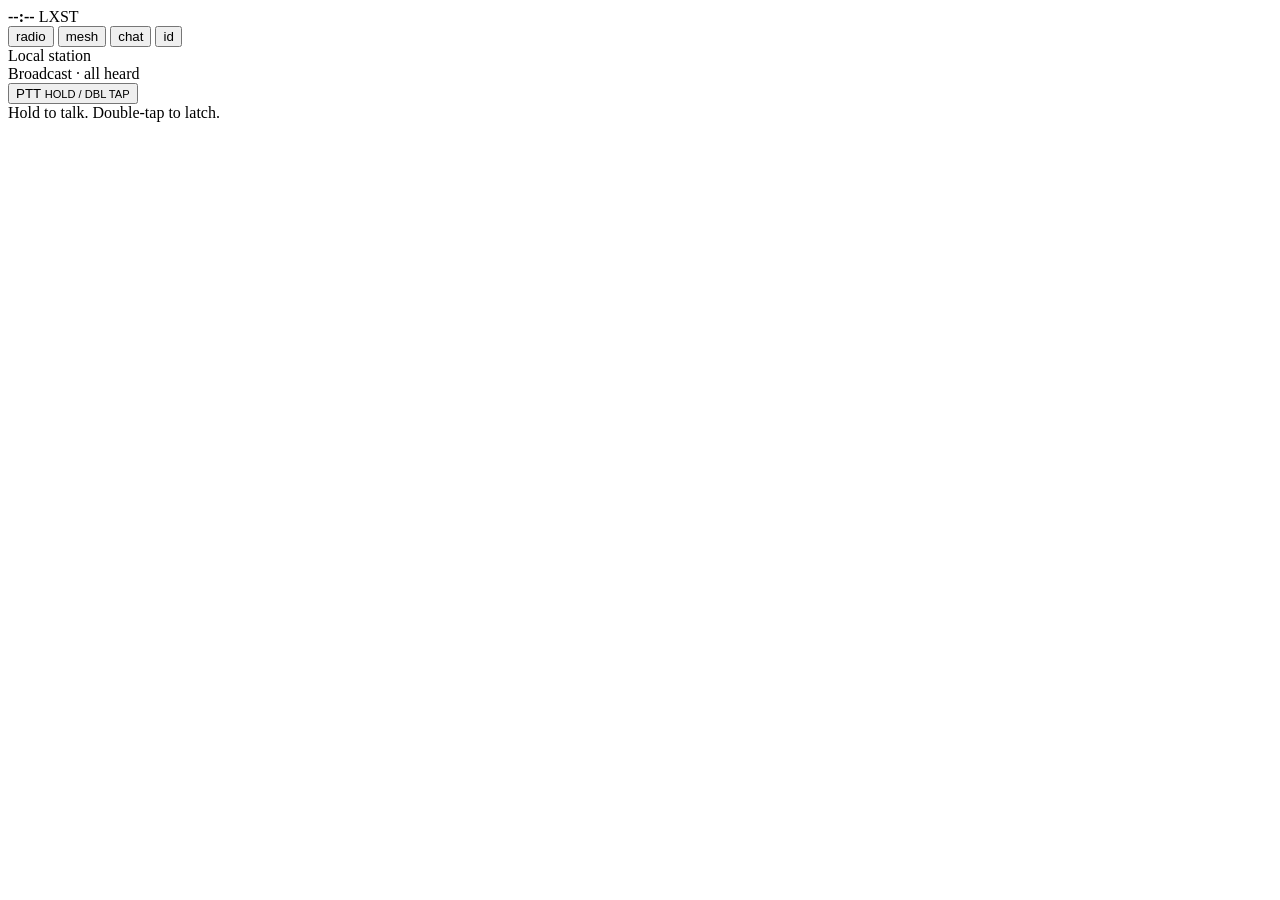
==== index.html @ 99fdaa2c "Publish LXST Radio PWA (radar, chat, PTT)" ====
<!doctype html>
<html lang="en">
  <head>
    <meta charset="UTF-8" />
    <meta name="viewport" content="width=device-width, initial-scale=1, viewport-fit=cover, maximum-scale=1" />
    <meta name="theme-color" content="#0b120e" />
    <meta name="mobile-web-app-capable" content="yes" />
    <meta name="apple-mobile-web-app-capable" content="yes" />
    <meta name="apple-mobile-web-app-title" content="LXST" />
    <link rel="manifest" href="./manifest.webmanifest" />
    <link rel="stylesheet" href="./styles.css" />
    <title>LXST Radio</title>
  </head>
  <body>
    <div class="app">
      <div class="status">
        <strong id="clock">--:--</strong>
        <span>LXST</span>
        <span class="bars" id="bars"></span>
      </div>
      <div class="banner" id="banner" hidden>
        <span>Install LXST on this phone</span>
        <button class="ghost" id="btn-install" type="button">Add</button>
      </div>
      <div class="tabs four">
        <button class="active" data-tab="radio" type="button">radio</button>
        <button data-tab="mesh" type="button">mesh</button>
        <button data-tab="chat" type="button">chat</button>
        <button data-tab="id" type="button">id</button>
      </div>
      <div class="stage">
        <section data-panel="radio">
          <div class="card">
            <div class="kicker">Local station</div>
            <div class="hash" id="call"></div>
            <div class="muted" id="direct-line">Broadcast · all heard</div>
          </div>
          <div class="ptt-wrap">
            <button class="ptt" id="ptt" type="button">
              <span id="ptt-label">PTT</span>
              <small id="ptt-cap">HOLD / DBL TAP</small>
            </button>
            <div class="hint">Hold to talk. Double-tap to latch.</div>
          </div>
          <div class="log" id="log"></div>
        </section>
        <section data-panel="mesh" hidden>
          <div class="radar-wrap">
            <canvas id="radar" width="360" height="360"></canvas>
            <div class="radar-legend">
              <span>tap a blip</span>
              <button class="ghost tiny" id="btn-link" type="button">Link</button>
            </div>
          </div>
          <div id="heard" class="heard-strip"></div>
        </section>
        <section data-panel="chat" hidden>
          <div id="thread-list" class="thread-list"></div>
        </section>
        <section data-panel="id" hidden>
          <div class="card">
            <div class="kicker">Identity</div>
            <div class="hash" id="fullhash"></div>
            <p class="muted" style="margin-top:10px">Callsign <span id="idname"></span>. Stored on this device only.</p>
            <div class="actions">
              <button id="btn-rename" type="button">Rename</button>
              <button id="btn-newid" type="button">New identity</button>
            </div>
          </div>
        </section>
      </div>
    </div>
    <div class="sheet" id="sheet" hidden>
      <div class="sheet-card">
        <div class="sheet-grab"></div>
        <div class="kicker" id="sheet-kind">station</div>
        <h2 id="sheet-name">—</h2>
        <div class="hash" id="sheet-hash"></div>
        <div class="sheet-meta" id="sheet-meta"></div>
        <div class="sheet-grid">
          <button type="button" data-act="chat">Chat</button>
          <button type="button" data-act="ptt">Direct PTT</button>
          <button type="button" data-act="pin">Pin</button>
          <button type="button" data-act="mute">Mute</button>
          <button type="button" data-act="copy">Copy ID</button>
          <button type="button" data-act="watch">Watch</button>
        </div>
        <button class="ghost full" id="sheet-close" type="button">Close</button>
      </div>
    </div>
    <div class="chat-win" id="chat-win" hidden>
      <header>
        <button type="button" id="chat-back">‹</button>
        <div>
          <strong id="chat-title">Chat</strong>
          <div class="muted" id="chat-sub"></div>
        </div>
      </header>
      <div class="msgs" id="msgs"></div>
      <form id="chat-form">
        <input id="chat-input" maxlength="280" placeholder="Message over mesh…" autocomplete="off" />
        <button type="submit">Send</button>
      </form>
    </div>
    <div class="modal" id="link-modal" hidden>
      <div class="card">
        <div class="kicker">Peer handshake</div>
        <p class="muted">Invite on A, paste on B, paste the answer back on A.</p>
        <div class="actions">
          <button class="primary" id="btn-invite" type="button">Create invite</button>
          <button id="btn-apply" type="button">Apply paste</button>
        </div>
        <textarea id="paste" placeholder="Paste offer or answer JSON"></textarea>
        <textarea id="invite" readonly placeholder="Invite / answer appears here"></textarea>
        <button class="ghost full" id="link-close" type="button">Done</button>
      </div>
    </div>
    <script src="./app.js"></script>
  </body>
</html>
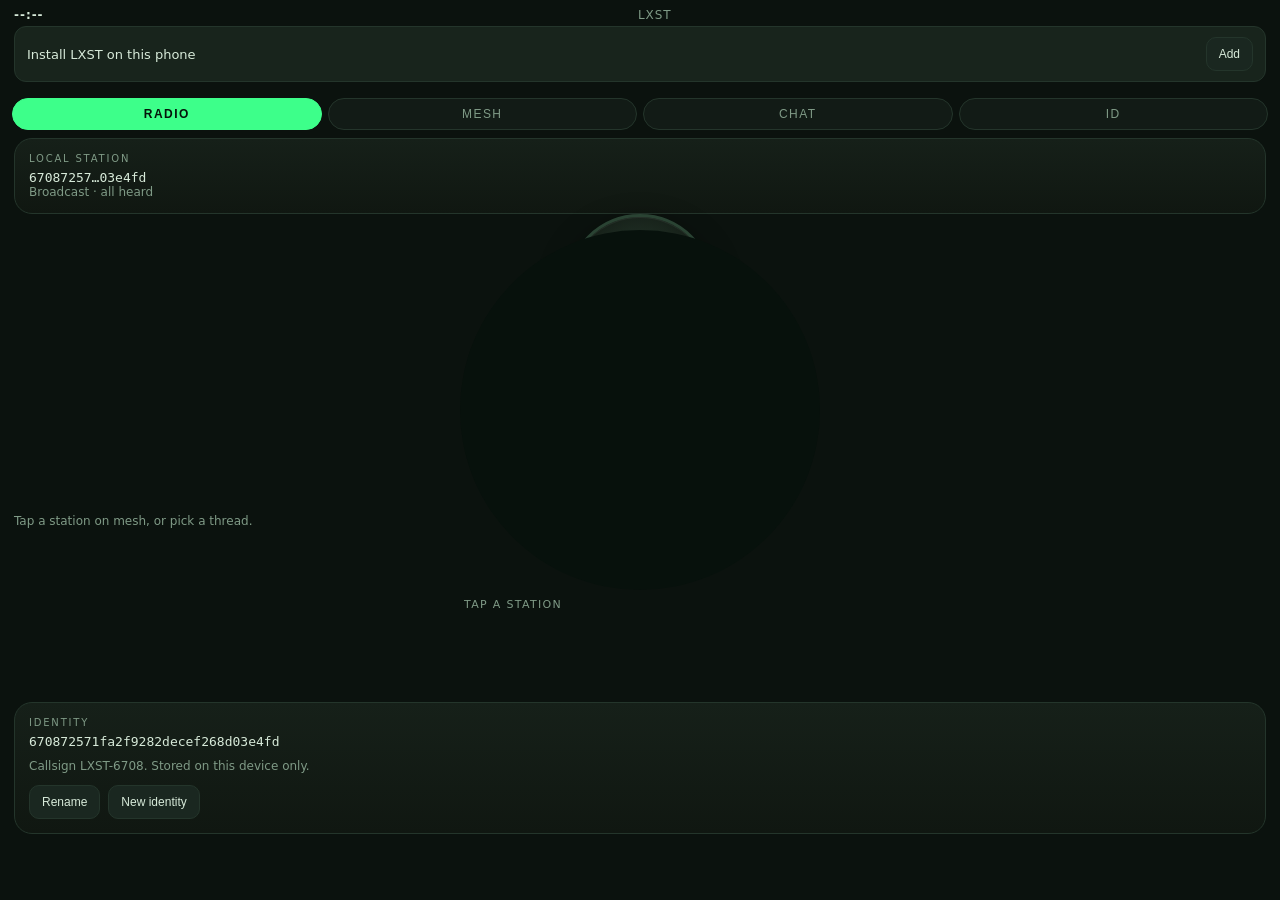
==== commit 62b5cc6f: "Remove handshake overlay; chat lives in its own tab" ====
--- a/index.html
+++ b/index.html
@@ -5,8 +5,6 @@
     <meta name="viewport" content="width=device-width, initial-scale=1, viewport-fit=cover, maximum-scale=1" />
     <meta name="theme-color" content="#0b120e" />
     <meta name="mobile-web-app-capable" content="yes" />
-    <meta name="apple-mobile-web-app-capable" content="yes" />
-    <meta name="apple-mobile-web-app-title" content="LXST" />
     <link rel="manifest" href="./manifest.webmanifest" />
     <link rel="stylesheet" href="./styles.css" />
     <title>LXST Radio</title>
@@ -47,15 +45,41 @@
         <section data-panel="mesh" hidden>
           <div class="radar-wrap">
             <canvas id="radar" width="360" height="360"></canvas>
-            <div class="radar-legend">
-              <span>tap a blip</span>
-              <button class="ghost tiny" id="btn-link" type="button">Link</button>
+            <div class="radar-legend"><span>tap a station</span></div>
+          </div>
+          <div id="station-sheet" class="station-sheet" hidden>
+            <div>
+              <strong id="sheet-name">—</strong>
+              <div class="hash" id="sheet-hash"></div>
+              <div class="muted" id="sheet-meta"></div>
+            </div>
+            <div class="sheet-actions">
+              <button type="button" data-act="chat">Open chat</button>
+              <button type="button" data-act="ptt">Direct PTT</button>
+              <button type="button" data-act="pin">Pin</button>
+              <button type="button" data-act="mute">Mute</button>
             </div>
           </div>
-          <div id="heard" class="heard-strip"></div>
         </section>
         <section data-panel="chat" hidden>
-          <div id="thread-list" class="thread-list"></div>
+          <div id="chat-home">
+            <div class="muted">Tap a station on mesh, or pick a thread.</div>
+            <div id="thread-list" class="thread-list"></div>
+          </div>
+          <div id="chat-room" hidden>
+            <div class="chat-head">
+              <button type="button" id="chat-back" class="ghost tiny">Threads</button>
+              <div>
+                <strong id="chat-title">Chat</strong>
+                <div class="muted" id="chat-sub"></div>
+              </div>
+            </div>
+            <div class="msgs" id="msgs"></div>
+            <form id="chat-form">
+              <input id="chat-input" maxlength="280" placeholder="Message…" autocomplete="off" />
+              <button type="submit">Send</button>
+            </form>
+          </div>
         </section>
         <section data-panel="id" hidden>
           <div class="card">
@@ -70,51 +94,6 @@
         </section>
       </div>
     </div>
-    <div class="sheet" id="sheet" hidden>
-      <div class="sheet-card">
-        <div class="sheet-grab"></div>
-        <div class="kicker" id="sheet-kind">station</div>
-        <h2 id="sheet-name">—</h2>
-        <div class="hash" id="sheet-hash"></div>
-        <div class="sheet-meta" id="sheet-meta"></div>
-        <div class="sheet-grid">
-          <button type="button" data-act="chat">Chat</button>
-          <button type="button" data-act="ptt">Direct PTT</button>
-          <button type="button" data-act="pin">Pin</button>
-          <button type="button" data-act="mute">Mute</button>
-          <button type="button" data-act="copy">Copy ID</button>
-          <button type="button" data-act="watch">Watch</button>
-        </div>
-        <button class="ghost full" id="sheet-close" type="button">Close</button>
-      </div>
-    </div>
-    <div class="chat-win" id="chat-win" hidden>
-      <header>
-        <button type="button" id="chat-back">‹</button>
-        <div>
-          <strong id="chat-title">Chat</strong>
-          <div class="muted" id="chat-sub"></div>
-        </div>
-      </header>
-      <div class="msgs" id="msgs"></div>
-      <form id="chat-form">
-        <input id="chat-input" maxlength="280" placeholder="Message over mesh…" autocomplete="off" />
-        <button type="submit">Send</button>
-      </form>
-    </div>
-    <div class="modal" id="link-modal" hidden>
-      <div class="card">
-        <div class="kicker">Peer handshake</div>
-        <p class="muted">Invite on A, paste on B, paste the answer back on A.</p>
-        <div class="actions">
-          <button class="primary" id="btn-invite" type="button">Create invite</button>
-          <button id="btn-apply" type="button">Apply paste</button>
-        </div>
-        <textarea id="paste" placeholder="Paste offer or answer JSON"></textarea>
-        <textarea id="invite" readonly placeholder="Invite / answer appears here"></textarea>
-        <button class="ghost full" id="link-close" type="button">Done</button>
-      </div>
-    </div>
     <script src="./app.js"></script>
   </body>
 </html>
--- a/styles.css
+++ b/styles.css
@@ -0,0 +1,269 @@
+:root {
+  --bg: #0b120e;
+  --panel: #121b16;
+  --line: #24352b;
+  --text: #d7ead9;
+  --dim: #7f9a86;
+  --accent: #3dff8a;
+  --warn: #ffb020;
+  --hot: #ff4d3a;
+  --safe: env(safe-area-inset-top, 0px);
+  --safe-b: env(safe-area-inset-bottom, 0px);
+}
+* { box-sizing: border-box; }
+html, body, #root { height: 100%; margin: 0; }
+body {
+  font-family: "IBM Plex Sans", "Segoe UI", system-ui, sans-serif;
+  background: var(--bg);
+  color: var(--text);
+  user-select: none;
+  -webkit-tap-highlight-color: transparent;
+}
+.app {
+  height: 100dvh;
+  display: flex;
+  flex-direction: column;
+  overflow: hidden;
+  padding-top: var(--safe);
+  padding-bottom: var(--safe-b);
+}
+.status {
+  display: flex;
+  align-items: center;
+  justify-content: space-between;
+  padding: 8px 14px 4px;
+  font-size: 12px;
+  letter-spacing: 0.08em;
+  color: var(--dim);
+  font-variant-numeric: tabular-nums;
+}
+.status strong { color: var(--text); font-weight: 600; }
+.bars { display: flex; gap: 2px; align-items: flex-end; height: 10px; }
+.bars i { width: 3px; background: var(--accent); display: block; opacity: 0.25; }
+.bars i.on { opacity: 1; }
+.tabs {
+  display: grid;
+  grid-template-columns: repeat(3, 1fr);
+  gap: 6px;
+  padding: 6px 12px 8px;
+}
+.tabs button {
+  background: var(--panel);
+  border: 1px solid var(--line);
+  color: var(--dim);
+  border-radius: 999px;
+  padding: 8px 0;
+  font-size: 12px;
+  letter-spacing: 0.12em;
+  text-transform: uppercase;
+}
+.tabs button.active {
+  color: #04140a;
+  background: var(--accent);
+  border-color: var(--accent);
+  font-weight: 700;
+}
+.stage { flex: 1; min-height: 0; padding: 0 14px 10px; display: flex; flex-direction: column; }
+.card {
+  background: linear-gradient(180deg, #162019, #101711);
+  border: 1px solid var(--line);
+  border-radius: 18px;
+  padding: 14px;
+}
+.kicker {
+  font-size: 10px;
+  letter-spacing: 0.18em;
+  text-transform: uppercase;
+  color: var(--dim);
+}
+.hash {
+  font-family: ui-monospace, monospace;
+  font-size: 13px;
+  word-break: break-all;
+  margin: 6px 0 0;
+}
+.ptt-wrap {
+  flex: 1;
+  display: flex;
+  flex-direction: column;
+  align-items: center;
+  justify-content: center;
+  gap: 14px;
+}
+.ptt {
+  width: 148px;
+  height: 148px;
+  border-radius: 50%;
+  border: 3px solid #2a4333;
+  background: radial-gradient(circle at 50% 38%, #2a3f32, #101711 68%);
+  color: var(--text);
+  box-shadow: 0 10px 30px rgba(0,0,0,0.45), inset 0 1px 0 rgba(255,255,255,0.06);
+  display: flex;
+  flex-direction: column;
+  align-items: center;
+  justify-content: center;
+  gap: 4px;
+  font-weight: 800;
+  letter-spacing: 0.16em;
+}
+.ptt.hot {
+  border-color: var(--hot);
+  background: radial-gradient(circle at 50% 38%, #5a2a24, #1a0d0c 68%);
+  box-shadow: 0 0 0 8px rgba(255,77,58,0.18), 0 10px 30px rgba(0,0,0,0.45);
+}
+.ptt small { letter-spacing: 0.08em; font-weight: 500; color: var(--dim); font-size: 10px; }
+.hint { color: var(--dim); font-size: 12px; text-align: center; }
+.log {
+  max-height: 88px;
+  overflow: auto;
+  font-size: 11px;
+  color: var(--dim);
+  font-family: ui-monospace, monospace;
+  line-height: 1.45;
+}
+.row {
+  display: flex;
+  justify-content: space-between;
+  gap: 10px;
+  padding: 10px 12px;
+  border: 1px solid var(--line);
+  border-radius: 12px;
+  background: #101711;
+}
+.row span { font-family: ui-monospace, monospace; font-size: 12px; }
+.muted { color: var(--dim); font-size: 12px; }
+.actions { display: flex; gap: 8px; flex-wrap: wrap; margin-top: 12px; }
+.actions button, .ghost {
+  background: #1a2720;
+  color: var(--text);
+  border: 1px solid var(--line);
+  border-radius: 10px;
+  padding: 9px 12px;
+  font-size: 12px;
+}
+.actions button.primary {
+  background: var(--accent);
+  color: #04140a;
+  border-color: var(--accent);
+  font-weight: 700;
+}
+textarea {
+  width: 100%;
+  min-height: 88px;
+  margin-top: 8px;
+  background: #0c140f;
+  color: var(--text);
+  border: 1px solid var(--line);
+  border-radius: 10px;
+  padding: 8px;
+  font-family: ui-monospace, monospace;
+  font-size: 11px;
+}
+.banner {
+  margin: 0 14px 10px;
+  padding: 10px 12px;
+  border-radius: 12px;
+  background: #18241c;
+  border: 1px solid var(--line);
+  display: flex;
+  justify-content: space-between;
+  align-items: center;
+  gap: 8px;
+  font-size: 13px;
+}
+.stage section { flex: 1; min-height: 0; display: flex; flex-direction: column; }
+.tabs.four { grid-template-columns: repeat(4, 1fr); }
+.ghost.tiny { padding: 4px 8px; font-size: 11px; }
+.ghost.full { width: 100%; margin-top: 10px; }
+.radar-wrap {
+  flex: 1;
+  min-height: 0;
+  display: flex;
+  flex-direction: column;
+  align-items: center;
+  justify-content: center;
+}
+#radar {
+  width: min(100%, 360px);
+  height: auto;
+  aspect-ratio: 1;
+  border-radius: 50%;
+  background: #07110c;
+  touch-action: manipulation;
+}
+.radar-legend {
+  width: min(100%, 360px);
+  display: flex;
+  justify-content: space-between;
+  color: var(--dim);
+  font-size: 11px;
+  letter-spacing: 0.12em;
+  text-transform: uppercase;
+  padding: 8px 4px 0;
+}
+.heard-strip { max-height: 76px; overflow: auto; margin-top: 6px; }
+.sheet, .modal, .chat-win { position: fixed; inset: 0; z-index: 20; }
+.sheet, .modal {
+  background: rgba(0,0,0,0.55);
+  display: flex;
+  align-items: flex-end;
+  justify-content: center;
+}
+.modal { align-items: center; padding: 18px; }
+.modal .card { width: min(100%, 420px); max-height: 86dvh; overflow: auto; }
+.sheet-card {
+  width: 100%;
+  background: #121b16;
+  border-top: 1px solid var(--line);
+  border-radius: 22px 22px 0 0;
+  padding: 10px 16px calc(16px + var(--safe-b));
+}
+.sheet-grab { width: 42px; height: 4px; border-radius: 4px; background: #314238; margin: 4px auto 12px; }
+.sheet-card h2 { margin: 4px 0 0; font-size: 20px; }
+.sheet-meta { color: var(--dim); font-size: 12px; margin: 8px 0 12px; }
+.sheet-grid { display: grid; grid-template-columns: 1fr 1fr; gap: 8px; }
+.sheet-grid button {
+  background: #1a2720;
+  color: var(--text);
+  border: 1px solid var(--line);
+  border-radius: 12px;
+  padding: 12px 8px;
+  font-size: 13px;
+}
+.chat-win { background: var(--bg); display: flex; flex-direction: column; }
+.chat-win header {
+  display: flex;
+  gap: 10px;
+  align-items: center;
+  padding: 10px 12px;
+  padding-top: calc(10px + var(--safe));
+  border-bottom: 1px solid var(--line);
+}
+.chat-win header button {
+  width: 36px; height: 36px; border-radius: 10px;
+  background: #1a2720; color: var(--text); border: 1px solid var(--line); font-size: 20px;
+}
+.msgs { flex: 1; overflow: auto; padding: 12px; display: flex; flex-direction: column; gap: 8px; }
+.bubble { max-width: 82%; padding: 8px 10px; border-radius: 14px; font-size: 14px; line-height: 1.35; }
+.bubble.me { align-self: flex-end; background: #1e3a28; }
+.bubble.them { align-self: flex-start; background: #182019; border: 1px solid var(--line); }
+.bubble time { display: block; color: var(--dim); font-size: 10px; margin-top: 4px; }
+#chat-form {
+  display: flex; gap: 8px;
+  padding: 8px 10px calc(10px + var(--safe-b));
+  border-top: 1px solid var(--line);
+}
+#chat-input {
+  flex: 1; background: #101711; color: var(--text);
+  border: 1px solid var(--line); border-radius: 12px; padding: 10px 12px; font-size: 15px;
+}
+#chat-form button {
+  background: var(--accent); color: #04140a; border: 0; border-radius: 12px; padding: 10px 14px; font-weight: 700;
+}
+.thread-list { overflow: auto; display: flex; flex-direction: column; gap: 8px; }
+.thread {
+  display: flex; justify-content: space-between; gap: 10px;
+  padding: 12px; border: 1px solid var(--line); border-radius: 14px; background: #101711;
+}
+.thread .preview { color: var(--dim); font-size: 12px; margin-top: 4px; }
+.unread { color: var(--accent); font-size: 11px; }
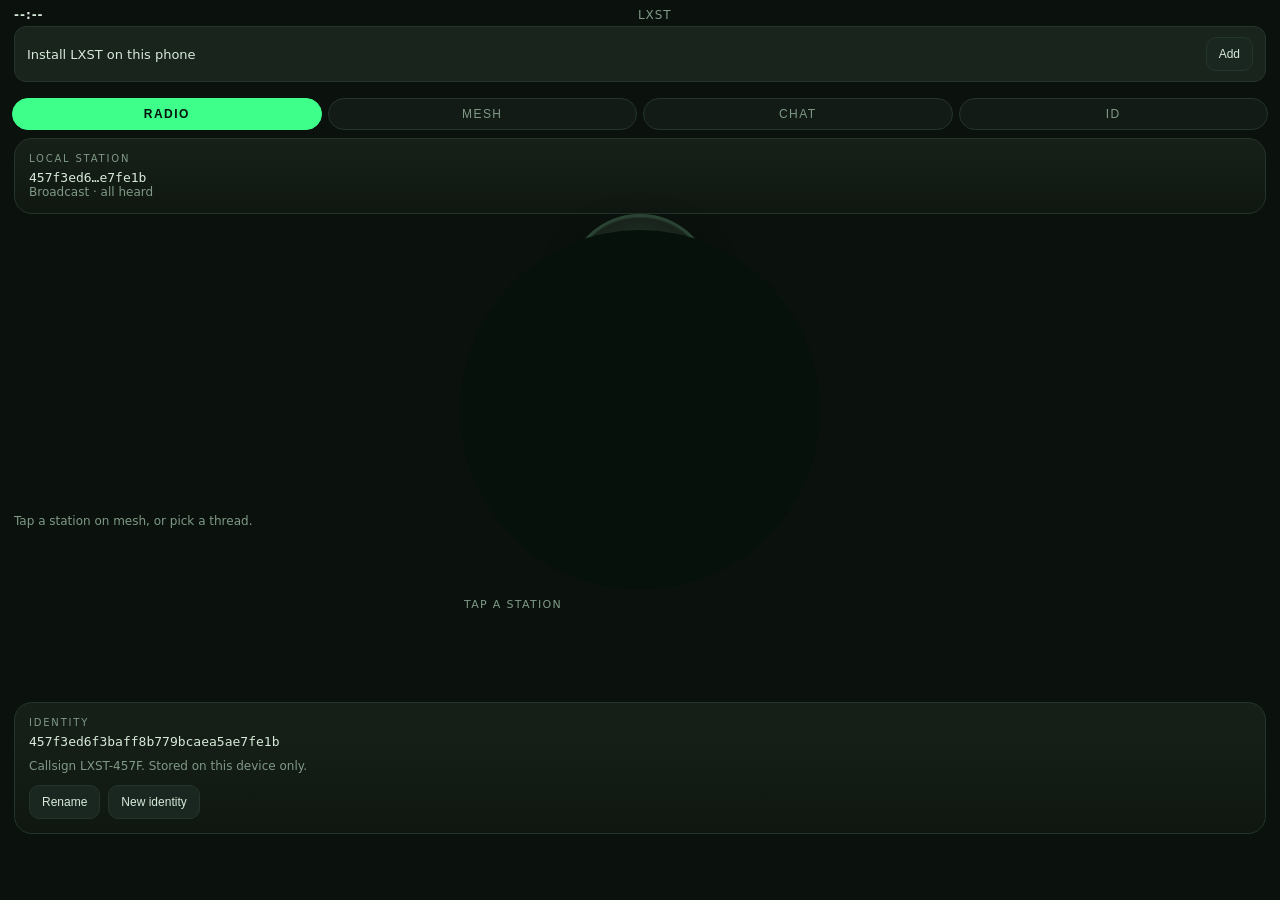
==== commit 39e5fb85: "Load extra.css for in-tab chat" ====
--- a/index.html
+++ b/index.html
@@ -7,6 +7,7 @@
     <meta name="mobile-web-app-capable" content="yes" />
     <link rel="manifest" href="./manifest.webmanifest" />
     <link rel="stylesheet" href="./styles.css" />
+    <link rel="stylesheet" href="./extra.css" />
     <title>LXST Radio</title>
   </head>
   <body>
--- a/extra.css
+++ b/extra.css
@@ -0,0 +1,20 @@
+.station-sheet{margin-top:8px;padding:10px 12px;border:1px solid var(--line);border-radius:14px;background:#101711}
+.sheet-actions{display:flex;flex-wrap:wrap;gap:6px;margin-top:8px}
+.sheet-actions button{background:#1a2720;color:var(--text);border:1px solid var(--line);border-radius:10px;padding:8px 10px;font-size:12px}
+#chat-home,#chat-room{flex:1;min-height:0;display:flex;flex-direction:column}
+#chat-room[hidden],#chat-home[hidden],#station-sheet[hidden]{display:none!important}
+.chat-head{display:flex;gap:10px;align-items:center;margin-bottom:8px}
+.msgs{flex:1;overflow:auto;display:flex;flex-direction:column;gap:8px}
+.bubble{max-width:82%;padding:8px 10px;border-radius:14px;font-size:14px;line-height:1.35}
+.bubble.me{align-self:flex-end;background:#1e3a28}
+.bubble.them{align-self:flex-start;background:#182019;border:1px solid var(--line)}
+.bubble time{display:block;color:var(--dim);font-size:10px;margin-top:4px}
+#chat-form{display:flex;gap:8px;padding-top:8px}
+#chat-input{flex:1;background:#101711;color:var(--text);border:1px solid var(--line);border-radius:12px;padding:10px 12px;font-size:15px}
+#chat-form button{background:var(--accent);color:#04140a;border:0;border-radius:12px;padding:10px 14px;font-weight:700}
+.thread-list{overflow:auto;display:flex;flex-direction:column;gap:8px;margin-top:8px}
+.thread{display:flex;justify-content:space-between;gap:10px;text-align:left;padding:12px;border:1px solid var(--line);border-radius:14px;background:#101711;color:var(--text)}
+.thread .preview{color:var(--dim);font-size:12px;margin-top:4px}
+.unread{color:var(--accent);font-size:11px}
+.tabs.four{grid-template-columns:repeat(4,1fr)}
+.ghost.tiny{padding:4px 8px;font-size:11px}
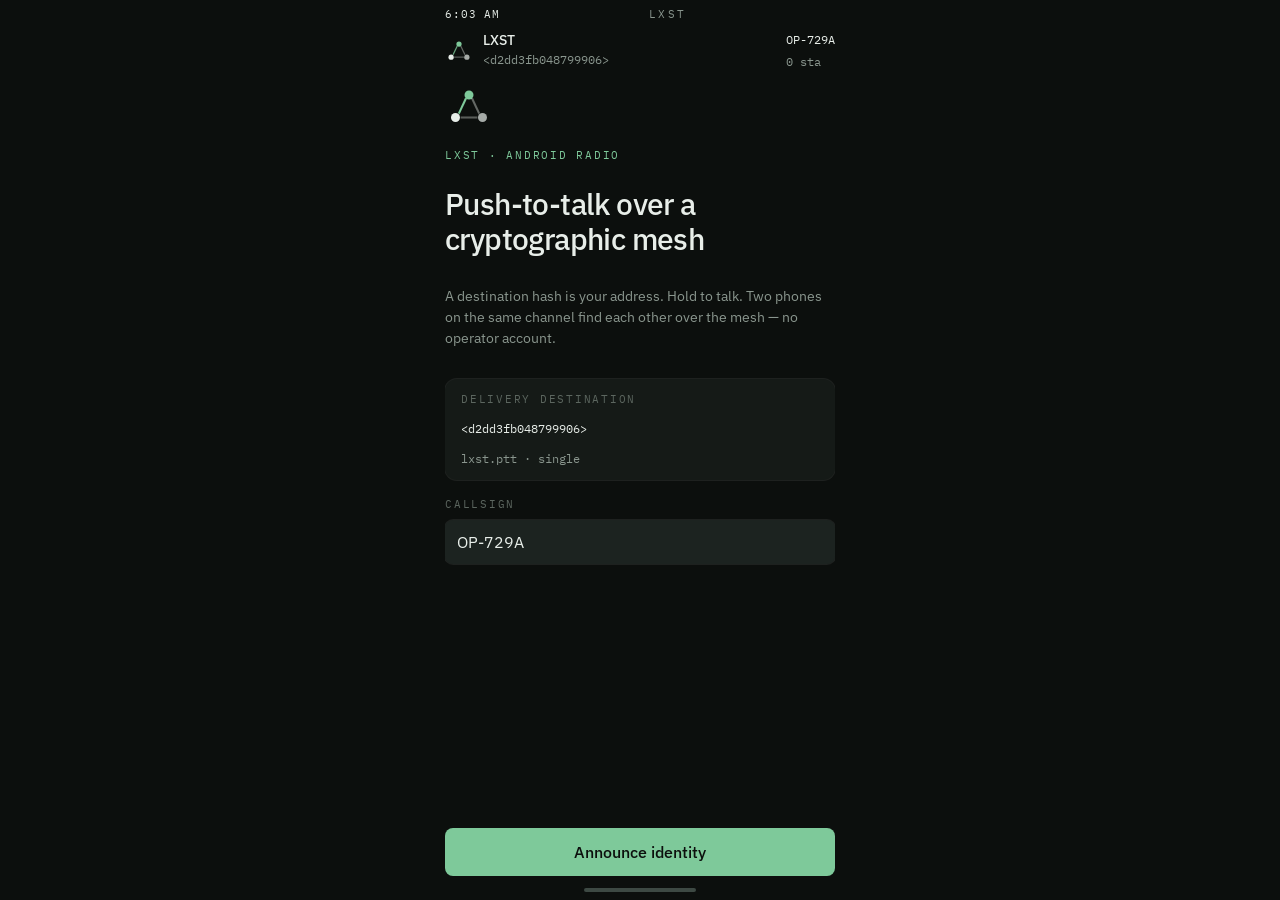
==== commit 95ebcd5b: "Live MQTT mesh, drop simulated contacts, mute as 🔇 Phones on the same channel find each other over p" ====
--- a/index.html
+++ b/index.html
@@ -2,99 +2,236 @@
 <html lang="en">
   <head>
     <meta charset="UTF-8" />
-    <meta name="viewport" content="width=device-width, initial-scale=1, viewport-fit=cover, maximum-scale=1" />
-    <meta name="theme-color" content="#0b120e" />
+    <meta
+      name="viewport"
+      content="width=device-width, initial-scale=1, viewport-fit=cover, maximum-scale=1, user-scalable=no"
+    />
+    <meta name="theme-color" content="#0c0f0d" />
+    <meta name="apple-mobile-web-app-capable" content="yes" />
+    <meta name="apple-mobile-web-app-status-bar-style" content="black-translucent" />
+    <meta name="apple-mobile-web-app-title" content="LXST" />
     <meta name="mobile-web-app-capable" content="yes" />
+    <meta
+      name="description"
+      content="Push-to-talk radio over a Reticulum-style cryptographic mesh."
+    />
+    <title>LXST</title>
+    <link rel="icon" type="image/svg+xml" href="./favicon.svg" />
     <link rel="manifest" href="./manifest.webmanifest" />
-    <link rel="stylesheet" href="./styles.css" />
-    <link rel="stylesheet" href="./extra.css" />
-    <title>LXST Radio</title>
+    <link rel="preconnect" href="https://fonts.googleapis.com" />
+    <link rel="preconnect" href="https://fonts.gstatic.com" crossorigin />
+    <link
+      rel="stylesheet"
+      href="https://fonts.googleapis.com/css2?family=IBM+Plex+Mono:wght@400;500&family=IBM+Plex+Sans:wght@400;500;600&display=swap"
+    />
+    <link rel="stylesheet" href="./styles.css?v=6" />
   </head>
   <body>
-    <div class="app">
+    <div class="shell">
       <div class="status">
-        <strong id="clock">--:--</strong>
-        <span>LXST</span>
-        <span class="bars" id="bars"></span>
+        <span id="clock">--:--</span>
+        <span id="status-mark">LXST</span>
+        <span class="bars" id="bars" aria-hidden="true"></span>
       </div>
-      <div class="banner" id="banner" hidden>
-        <span>Install LXST on this phone</span>
-        <button class="ghost" id="btn-install" type="button">Add</button>
-      </div>
-      <div class="tabs four">
-        <button class="active" data-tab="radio" type="button">radio</button>
-        <button data-tab="mesh" type="button">mesh</button>
-        <button data-tab="chat" type="button">chat</button>
-        <button data-tab="id" type="button">id</button>
-      </div>
-      <div class="stage">
-        <section data-panel="radio">
+
+      <header class="top">
+        <div class="brand">
+          <svg class="mark" viewBox="0 0 32 32" aria-hidden="true">
+            <circle cx="16" cy="8" r="3" fill="#7ec99a" />
+            <circle cx="7" cy="23" r="3" fill="#e8eee9" />
+            <circle cx="25" cy="23" r="3" fill="#e8eee9" opacity="0.7" />
+            <path d="M14 10.2 9.2 20.4" stroke="#7ec99a" stroke-width="1.4" fill="none" opacity="0.8" />
+            <path d="M18 10.2 22.8 20.4" stroke="#e8eee9" stroke-width="1.4" fill="none" opacity="0.4" />
+            <path d="M10.4 23h11.2" stroke="#e8eee9" stroke-width="1.4" fill="none" opacity="0.35" />
+          </svg>
+          <div>
+            <p class="name">LXST</p>
+            <p class="mono dim" id="hdr-hash">booting</p>
+          </div>
+        </div>
+        <div class="right">
+          <p class="call" id="hdr-call">—</p>
+          <p class="mono dim" id="hdr-sta">0 sta</p>
+        </div>
+      </header>
+
+      <main id="main">
+        <section id="panel-boot" class="panel on">
+          <p class="kicker accent">LXST</p>
+          <h1>Raising identity</h1>
+          <p class="muted">Hashing local keys into a destination.</p>
+        </section>
+
+        <section id="panel-onboard" class="panel">
+          <div class="onboard">
+            <svg class="mark lg" viewBox="0 0 32 32" aria-hidden="true">
+              <circle cx="16" cy="8" r="3" fill="#7ec99a" />
+              <circle cx="7" cy="23" r="3" fill="#e8eee9" />
+              <circle cx="25" cy="23" r="3" fill="#e8eee9" opacity="0.7" />
+              <path d="M14 10.2 9.2 20.4" stroke="#7ec99a" stroke-width="1.4" fill="none" />
+              <path d="M18 10.2 22.8 20.4" stroke="#e8eee9" stroke-width="1.4" fill="none" opacity="0.4" />
+              <path d="M10.4 23h11.2" stroke="#e8eee9" stroke-width="1.4" fill="none" opacity="0.35" />
+            </svg>
+            <p class="kicker accent">LXST · android radio</p>
+            <h1>Push-to-talk over a cryptographic mesh</h1>
+            <p class="muted">
+              A destination hash is your address. Hold to talk. Two phones on
+              the same channel find each other over the mesh — no operator
+              account.
+
+            </p>
+            <div class="card">
+              <p class="kicker faint">Delivery destination</p>
+              <p class="mono" id="on-hash">—</p>
+              <p class="mono dim">lxst.ptt · single</p>
+            </div>
+            <label class="field">
+              <span class="kicker faint">Callsign</span>
+              <input id="on-call" maxlength="16" autocomplete="off" spellcheck="false" />
+            </label>
+            <button class="btn accent full" id="btn-announce" type="button">Announce identity</button>
+          </div>
+        </section>
+
+        <section id="panel-radio" class="panel radio">
+          <div class="lcd" id="lcd">
+            <div class="lcd-row">
+              <span class="led on" data-led="pwr">Pwr</span>
+              <span class="led on" data-led="net">Net</span>
+              <span class="led" data-led="tx">Tx</span>
+              <span class="led" data-led="rx">Rx</span>
+              <span class="lcd-count" id="lcd-count">0/0 lnk</span>
+            </div>
+            <div class="dial">
+              <button type="button" class="chev" id="ch-prev" aria-label="Previous destination">‹</button>
+              <div>
+                <p class="freq" id="lcd-freq">—</p>
+                <p class="kicker lcd-dim" id="lcd-aspect">MHz · lxst.ptt</p>
+              </div>
+              <button type="button" class="chev" id="ch-next" aria-label="Next destination">›</button>
+            </div>
+            <div class="lcd-row">
+              <div>
+                <p class="ch-name" id="lcd-name">Calling</p>
+                <p class="mono lcd-dim" id="lcd-dest"></p>
+              </div>
+              <p class="kicker lcd-dim" id="lcd-status">SCANNING</p>
+            </div>
+            <div class="vu" id="vu"></div>
+          </div>
+
+          <div class="chips" id="chips"></div>
+
+          <div class="radar-box">
+            <canvas id="radar" aria-label="Mesh radar. Tap a station to select it."></canvas>
+            <div class="radar-tag">Mesh · tap a station</div>
+            <div class="sheet" id="sheet" hidden>
+              <div class="sheet-top">
+                <p><strong id="sheet-name">—</strong> <span class="faint" id="sheet-kind">live</span></p>
+                <button type="button" class="text" id="sheet-clear">Clear</button>
+              </div>
+              <div class="sheet-grid">
+                <button type="button" data-act="chat">Chat</button>
+                <button type="button" data-act="direct">Direct</button>
+                <button type="button" data-act="pin" id="act-pin">Pin</button>
+                <button type="button" data-act="mute" id="act-mute">Mute</button>
+              </div>
+            </div>
+          </div>
+
+          <div class="sliders">
+            <label>Vol <input type="range" id="vol" min="0" max="1" step="0.01" value="0.88" /></label>
+            <label>Sql <input type="range" id="sql" min="0" max="0.4" step="0.01" value="0.04" /></label>
+          </div>
+
+          <div class="ptt-wrap">
+            <button type="button" class="ptt" id="ptt" aria-label="Hold to talk">
+              <span class="ptt-k">PTT</span>
+              <span class="ptt-v" id="ptt-cap">Hold</span>
+            </button>
+            <button type="button" class="latch" id="latch">Latch PTT</button>
+            <p class="hint" id="hint">Hold the pad · or latch. Tap a blip for chat.</p>
+          </div>
+        </section>
+
+        <section id="panel-mesh" class="panel list">
+          <header class="view-h">
+            <div>
+              <p class="kicker faint">Mesh</p>
+              <h2>Announced stations</h2>
+              <p class="muted" id="mesh-blurb">Live stations appear when they announce on this channel.</p>
+            </div>
+            <button type="button" class="btn subtle" id="btn-share">Share</button>
+          </header>
+          <ul class="rows" id="mesh-list"></ul>
+          <form id="burst-form" class="row-form">
+            <input id="burst-in" maxlength="240" placeholder="Short LXMF burst" />
+            <button type="submit" class="btn subtle">Send</button>
+          </form>
+        </section>
+
+        <section id="panel-chat" class="panel list">
+          <div id="chat-home">
+            <header class="view-h">
+              <div>
+                <p class="kicker faint">Chat</p>
+                <h2>Threads</h2>
+                <p class="muted">Pick a live station, or tap a blip on Radio.</p>
+              </div>
+            </header>
+            <ul class="rows" id="thread-list"></ul>
+          </div>
+          <div id="chat-room" hidden>
+            <header class="chat-head">
+              <button type="button" class="btn ghost" id="chat-back">Threads</button>
+              <div>
+                <p class="name" id="chat-title">—</p>
+                <p class="mono dim" id="chat-sub"></p>
+              </div>
+            </header>
+            <div class="msgs" id="msgs"></div>
+            <form id="chat-form" class="row-form">
+              <input id="chat-in" maxlength="240" placeholder="Message" autocomplete="off" />
+              <button type="submit" class="btn subtle">Send</button>
+            </form>
+          </div>
+        </section>
+
+        <section id="panel-id" class="panel list">
+          <header class="view-h">
+            <div>
+              <p class="kicker faint">Identity</p>
+              <h2>Local keys</h2>
+              <p class="muted">Generated on this device. No account.</p>
+            </div>
+          </header>
+          <label class="field">
+            <span class="kicker faint">Callsign</span>
+            <div class="row-form">
+              <input id="id-call" maxlength="16" autocomplete="off" spellcheck="false" />
+              <button type="button" class="btn subtle" id="btn-setcall">Set</button>
+            </div>
+          </label>
           <div class="card">
-            <div class="kicker">Local station</div>
-            <div class="hash" id="call"></div>
-            <div class="muted" id="direct-line">Broadcast · all heard</div>
-          </div>
-          <div class="ptt-wrap">
-            <button class="ptt" id="ptt" type="button">
-              <span id="ptt-label">PTT</span>
-              <small id="ptt-cap">HOLD / DBL TAP</small>
-            </button>
-            <div class="hint">Hold to talk. Double-tap to latch.</div>
-          </div>
-          <div class="log" id="log"></div>
-        </section>
-        <section data-panel="mesh" hidden>
-          <div class="radar-wrap">
-            <canvas id="radar" width="360" height="360"></canvas>
-            <div class="radar-legend"><span>tap a station</span></div>
-          </div>
-          <div id="station-sheet" class="station-sheet" hidden>
-            <div>
-              <strong id="sheet-name">—</strong>
-              <div class="hash" id="sheet-hash"></div>
-              <div class="muted" id="sheet-meta"></div>
-            </div>
-            <div class="sheet-actions">
-              <button type="button" data-act="chat">Open chat</button>
-              <button type="button" data-act="ptt">Direct PTT</button>
-              <button type="button" data-act="pin">Pin</button>
-              <button type="button" data-act="mute">Mute</button>
-            </div>
-          </div>
-        </section>
-        <section data-panel="chat" hidden>
-          <div id="chat-home">
-            <div class="muted">Tap a station on mesh, or pick a thread.</div>
-            <div id="thread-list" class="thread-list"></div>
-          </div>
-          <div id="chat-room" hidden>
-            <div class="chat-head">
-              <button type="button" id="chat-back" class="ghost tiny">Threads</button>
-              <div>
-                <strong id="chat-title">Chat</strong>
-                <div class="muted" id="chat-sub"></div>
-              </div>
-            </div>
-            <div class="msgs" id="msgs"></div>
-            <form id="chat-form">
-              <input id="chat-input" maxlength="280" placeholder="Message…" autocomplete="off" />
-              <button type="submit">Send</button>
-            </form>
-          </div>
-        </section>
-        <section data-panel="id" hidden>
+            <p class="kicker faint">Identity</p>
+            <p class="mono" id="id-hash">—</p>
+          </div>
           <div class="card">
-            <div class="kicker">Identity</div>
-            <div class="hash" id="fullhash"></div>
-            <p class="muted" style="margin-top:10px">Callsign <span id="idname"></span>. Stored on this device only.</p>
-            <div class="actions">
-              <button id="btn-rename" type="button">Rename</button>
-              <button id="btn-newid" type="button">New identity</button>
-            </div>
-          </div>
-        </section>
-      </div>
+            <p class="kicker faint">lxst.ptt destination</p>
+            <p class="mono" id="id-dest">—</p>
+          </div>
+          <button type="button" class="btn outline" id="btn-newid">Rotate keys</button>
+        </section>
+      </main>
+
+      <nav id="nav" hidden>
+        <button type="button" data-tab="radio" class="on">Radio</button>
+        <button type="button" data-tab="mesh">Mesh</button>
+        <button type="button" data-tab="chat">Chat</button>
+        <button type="button" data-tab="id">Identity</button>
+      </nav>
+      <div class="home"><i></i></div>
     </div>
-    <script src="./app.js"></script>
+    <script src="./app.js?v=6"></script>
   </body>
 </html>
--- a/styles.css
+++ b/styles.css
@@ -1,269 +1,333 @@
 :root {
-  --bg: #0b120e;
-  --panel: #121b16;
-  --line: #24352b;
-  --text: #d7ead9;
-  --dim: #7f9a86;
-  --accent: #3dff8a;
-  --warn: #ffb020;
-  --hot: #ff4d3a;
+  --bg: #0c0f0d;
+  --surface: #151a17;
+  --elevated: #1c2320;
+  --inset: #0a0c0b;
+  --fg: #e8eee9;
+  --muted: #8a968e;
+  --faint: #5c665f;
+  --accent: #7ec99a;
+  --accent-fg: #0c0f0d;
+  --tx: #c45c4a;
+  --tx-fg: #f4e8e6;
+  --border: #2a322e;
+  --border-strong: #3d4943;
+  --lcd-dim: #4d7a5c;
   --safe: env(safe-area-inset-top, 0px);
   --safe-b: env(safe-area-inset-bottom, 0px);
-}
+  --shadow: 0 0 0 1px rgb(232 238 233 / 0.08);
+}
+
 * { box-sizing: border-box; }
-html, body, #root { height: 100%; margin: 0; }
+html, body { height: 100%; margin: 0; }
+html { background: var(--bg); color: var(--fg); }
 body {
-  font-family: "IBM Plex Sans", "Segoe UI", system-ui, sans-serif;
+  font-family: "IBM Plex Sans", ui-sans-serif, system-ui, sans-serif;
   background: var(--bg);
-  color: var(--text);
+  color: var(--fg);
+  line-height: 1.5;
   user-select: none;
+  touch-action: manipulation;
   -webkit-tap-highlight-color: transparent;
-}
-.app {
+  overscroll-behavior: none;
+}
+input { user-select: text; font: inherit; color: inherit; }
+button { font: inherit; cursor: pointer; }
+button:disabled { opacity: 0.4; cursor: default; }
+
+.shell {
   height: 100dvh;
+  max-width: 430px;
+  margin: 0 auto;
   display: flex;
   flex-direction: column;
   overflow: hidden;
-  padding-top: var(--safe);
-  padding-bottom: var(--safe-b);
+  background: var(--bg);
 }
 .status {
   display: flex;
   align-items: center;
   justify-content: space-between;
-  padding: 8px 14px 4px;
-  font-size: 12px;
+  padding: max(0.4rem, var(--safe)) 1.25rem 0.25rem;
+  font-family: "IBM Plex Mono", ui-monospace, monospace;
+  font-size: 0.6875rem;
   letter-spacing: 0.08em;
-  color: var(--dim);
-  font-variant-numeric: tabular-nums;
-}
-.status strong { color: var(--text); font-weight: 600; }
-.bars { display: flex; gap: 2px; align-items: flex-end; height: 10px; }
-.bars i { width: 3px; background: var(--accent); display: block; opacity: 0.25; }
-.bars i.on { opacity: 1; }
-.tabs {
-  display: grid;
-  grid-template-columns: repeat(3, 1fr);
-  gap: 6px;
-  padding: 6px 12px 8px;
-}
-.tabs button {
-  background: var(--panel);
-  border: 1px solid var(--line);
-  color: var(--dim);
-  border-radius: 999px;
-  padding: 8px 0;
-  font-size: 12px;
-  letter-spacing: 0.12em;
-  text-transform: uppercase;
-}
-.tabs button.active {
-  color: #04140a;
-  background: var(--accent);
-  border-color: var(--accent);
-  font-weight: 700;
-}
-.stage { flex: 1; min-height: 0; padding: 0 14px 10px; display: flex; flex-direction: column; }
-.card {
-  background: linear-gradient(180deg, #162019, #101711);
-  border: 1px solid var(--line);
-  border-radius: 18px;
-  padding: 14px;
-}
-.kicker {
-  font-size: 10px;
-  letter-spacing: 0.18em;
-  text-transform: uppercase;
-  color: var(--dim);
-}
-.hash {
-  font-family: ui-monospace, monospace;
-  font-size: 13px;
-  word-break: break-all;
-  margin: 6px 0 0;
-}
-.ptt-wrap {
-  flex: 1;
+}
+.status #status-mark { letter-spacing: 0.22em; color: var(--muted); }
+.status #status-mark.tx { color: var(--tx); }
+.bars { display: flex; align-items: flex-end; gap: 1px; height: 12px; }
+.bars i { width: 2px; border-radius: 1px; background: var(--border); display: block; }
+.bars i.on { background: var(--accent); }
+
+.top {
   display: flex;
-  flex-direction: column;
   align-items: center;
-  justify-content: center;
-  gap: 14px;
-}
-.ptt {
-  width: 148px;
-  height: 148px;
-  border-radius: 50%;
-  border: 3px solid #2a4333;
-  background: radial-gradient(circle at 50% 38%, #2a3f32, #101711 68%);
-  color: var(--text);
-  box-shadow: 0 10px 30px rgba(0,0,0,0.45), inset 0 1px 0 rgba(255,255,255,0.06);
-  display: flex;
-  flex-direction: column;
-  align-items: center;
-  justify-content: center;
-  gap: 4px;
-  font-weight: 800;
-  letter-spacing: 0.16em;
-}
-.ptt.hot {
-  border-color: var(--hot);
-  background: radial-gradient(circle at 50% 38%, #5a2a24, #1a0d0c 68%);
-  box-shadow: 0 0 0 8px rgba(255,77,58,0.18), 0 10px 30px rgba(0,0,0,0.45);
-}
-.ptt small { letter-spacing: 0.08em; font-weight: 500; color: var(--dim); font-size: 10px; }
-.hint { color: var(--dim); font-size: 12px; text-align: center; }
-.log {
-  max-height: 88px;
-  overflow: auto;
-  font-size: 11px;
-  color: var(--dim);
-  font-family: ui-monospace, monospace;
-  line-height: 1.45;
-}
-.row {
-  display: flex;
   justify-content: space-between;
-  gap: 10px;
-  padding: 10px 12px;
-  border: 1px solid var(--line);
-  border-radius: 12px;
-  background: #101711;
-}
-.row span { font-family: ui-monospace, monospace; font-size: 12px; }
-.muted { color: var(--dim); font-size: 12px; }
-.actions { display: flex; gap: 8px; flex-wrap: wrap; margin-top: 12px; }
-.actions button, .ghost {
-  background: #1a2720;
-  color: var(--text);
-  border: 1px solid var(--line);
-  border-radius: 10px;
-  padding: 9px 12px;
-  font-size: 12px;
-}
-.actions button.primary {
-  background: var(--accent);
-  color: #04140a;
-  border-color: var(--accent);
-  font-weight: 700;
-}
-textarea {
-  width: 100%;
-  min-height: 88px;
-  margin-top: 8px;
-  background: #0c140f;
-  color: var(--text);
-  border: 1px solid var(--line);
-  border-radius: 10px;
-  padding: 8px;
-  font-family: ui-monospace, monospace;
-  font-size: 11px;
-}
-.banner {
-  margin: 0 14px 10px;
-  padding: 10px 12px;
-  border-radius: 12px;
-  background: #18241c;
-  border: 1px solid var(--line);
-  display: flex;
-  justify-content: space-between;
-  align-items: center;
-  gap: 8px;
-  font-size: 13px;
-}
-.stage section { flex: 1; min-height: 0; display: flex; flex-direction: column; }
-.tabs.four { grid-template-columns: repeat(4, 1fr); }
-.ghost.tiny { padding: 4px 8px; font-size: 11px; }
-.ghost.full { width: 100%; margin-top: 10px; }
-.radar-wrap {
+  gap: 12px;
+  padding: 4px 20px 12px;
+}
+.brand { display: flex; align-items: center; gap: 10px; }
+.mark { width: 28px; height: 28px; flex-shrink: 0; }
+.mark.lg { width: 48px; height: 48px; }
+.name { margin: 0; font-size: 14px; font-weight: 500; line-height: 1; }
+.call { margin: 0; font-family: "IBM Plex Mono", ui-monospace, monospace; font-size: 12px; text-align: right; }
+.mono { font-family: "IBM Plex Mono", ui-monospace, monospace; font-size: 12px; }
+.dim { color: var(--muted); margin: 4px 0 0; }
+.faint { color: var(--faint); }
+.accent { color: var(--accent); }
+.muted { color: var(--muted); font-size: 14px; }
+
+#main {
   flex: 1;
   min-height: 0;
   display: flex;
   flex-direction: column;
-  align-items: center;
-  justify-content: center;
-}
-#radar {
-  width: min(100%, 360px);
-  height: auto;
-  aspect-ratio: 1;
-  border-radius: 50%;
-  background: #07110c;
-  touch-action: manipulation;
-}
-.radar-legend {
-  width: min(100%, 360px);
-  display: flex;
-  justify-content: space-between;
-  color: var(--dim);
-  font-size: 11px;
-  letter-spacing: 0.12em;
+  padding: 0 20px 8px;
+}
+.panel { display: none; flex: 1; min-height: 0; flex-direction: column; gap: 8px; }
+.panel.on { display: flex; }
+.panel.radio { gap: 8px; }
+.panel.list { overflow: auto; gap: 12px; padding-bottom: 8px; }
+
+.kicker {
+  margin: 0;
+  font-family: "IBM Plex Mono", ui-monospace, monospace;
+  font-size: 0.6875rem;
+  letter-spacing: 0.16em;
   text-transform: uppercase;
-  padding: 8px 4px 0;
-}
-.heard-strip { max-height: 76px; overflow: auto; margin-top: 6px; }
-.sheet, .modal, .chat-win { position: fixed; inset: 0; z-index: 20; }
-.sheet, .modal {
-  background: rgba(0,0,0,0.55);
-  display: flex;
-  align-items: flex-end;
-  justify-content: center;
-}
-.modal { align-items: center; padding: 18px; }
-.modal .card { width: min(100%, 420px); max-height: 86dvh; overflow: auto; }
-.sheet-card {
+}
+h1 { margin: 8px 0 0; font-size: 30px; font-weight: 500; letter-spacing: -0.02em; line-height: 1.15; }
+h2 { margin: 4px 0 0; font-size: 20px; font-weight: 500; letter-spacing: -0.02em; }
+
+.onboard { display: flex; flex-direction: column; gap: 16px; justify-content: space-between; flex: 1; overflow: auto; }
+.card {
+  background: var(--surface);
+  box-shadow: var(--shadow);
+  border-radius: 12px;
+  padding: 12px 16px;
+}
+.field { display: block; }
+.field .kicker { display: block; margin-bottom: 8px; }
+input[type="text"], input:not([type]), input[type="search"] {
   width: 100%;
-  background: #121b16;
-  border-top: 1px solid var(--line);
-  border-radius: 22px 22px 0 0;
-  padding: 10px 16px calc(16px + var(--safe-b));
-}
-.sheet-grab { width: 42px; height: 4px; border-radius: 4px; background: #314238; margin: 4px auto 12px; }
-.sheet-card h2 { margin: 4px 0 0; font-size: 20px; }
-.sheet-meta { color: var(--dim); font-size: 12px; margin: 8px 0 12px; }
-.sheet-grid { display: grid; grid-template-columns: 1fr 1fr; gap: 8px; }
+  height: 44px;
+  background: var(--elevated);
+  border: 0;
+  box-shadow: var(--shadow);
+  border-radius: 8px;
+  padding: 0 12px;
+  outline: none;
+}
+input:focus { box-shadow: 0 0 0 1px rgb(126 201 154 / 0.45); }
+
+.btn {
+  height: 44px;
+  border: 0;
+  border-radius: 8px;
+  padding: 0 16px;
+  font-size: 14px;
+  font-weight: 500;
+}
+.btn.accent { background: var(--accent); color: var(--accent-fg); }
+.btn.subtle { background: var(--elevated); color: var(--fg); }
+.btn.outline { background: transparent; color: var(--fg); box-shadow: var(--shadow); }
+.btn.ghost { background: transparent; color: var(--muted); height: 36px; padding: 0 10px; }
+.btn.full { width: 100%; height: 48px; font-size: 16px; margin-top: auto; }
+.btn.text, .text {
+  background: none; border: 0; color: var(--muted);
+  font-family: "IBM Plex Mono", ui-monospace, monospace;
+  font-size: 0.6875rem; letter-spacing: 0.12em; text-transform: uppercase;
+}
+
+.lcd {
+  background: var(--inset);
+  box-shadow: inset 0 1px 0 rgb(126 201 154 / 0.1), 0 0 0 1px rgb(232 238 233 / 0.06);
+  border-radius: 12px;
+  padding: 12px 14px;
+  position: relative;
+  overflow: hidden;
+}
+.lcd::after {
+  content: "";
+  pointer-events: none;
+  position: absolute; inset: 0;
+  background: repeating-linear-gradient(to bottom, transparent 0 2px, rgb(12 15 13 / 0.28) 2px 3px);
+  opacity: 0.35;
+}
+.lcd > * { position: relative; z-index: 1; }
+.lcd-row { display: flex; align-items: flex-end; justify-content: space-between; gap: 8px; }
+.led {
+  font-family: "IBM Plex Mono", ui-monospace, monospace;
+  font-size: 0.6875rem;
+  letter-spacing: 0.16em;
+  text-transform: uppercase;
+  color: var(--lcd-dim);
+  display: inline-flex; align-items: center; gap: 6px; margin-right: 10px;
+}
+.led::before {
+  content: "";
+  width: 6px; height: 6px; border-radius: 99px; background: var(--border);
+}
+.led.on::before { background: var(--accent); }
+.led.on.tx::before { background: var(--tx); }
+.lcd-count { margin-left: auto; font-family: "IBM Plex Mono", ui-monospace, monospace; font-size: 0.6875rem; color: var(--lcd-dim); letter-spacing: 0.12em; text-transform: uppercase; }
+.dial { display: flex; align-items: center; gap: 4px; margin: 10px 0 8px; }
+.dial > div { flex: 1; text-align: center; }
+.freq {
+  margin: 0;
+  font-family: "IBM Plex Mono", ui-monospace, monospace;
+  font-size: 30px; font-weight: 500; letter-spacing: -0.03em;
+  color: var(--accent); line-height: 1;
+}
+.lcd-dim { color: var(--lcd-dim); }
+.ch-name {
+  margin: 0;
+  font-family: "IBM Plex Mono", ui-monospace, monospace;
+  font-size: 14px; letter-spacing: 0.08em; text-transform: uppercase; color: var(--accent);
+}
+.chev {
+  width: 44px; height: 44px; border: 0; background: transparent;
+  color: var(--accent); font-size: 28px; line-height: 1;
+}
+.vu { display: flex; align-items: flex-end; gap: 2px; height: 22px; margin-top: 10px; }
+.vu i { flex: 1; border-radius: 1px; background: var(--elevated); min-width: 4px; }
+.vu i.on { background: var(--accent); }
+.vu i.on.hot { background: var(--tx); }
+
+.chips { display: flex; gap: 6px; overflow-x: auto; padding-bottom: 2px; }
+.chips button {
+  height: 36px; flex-shrink: 0; border: 0; border-radius: 4px;
+  padding: 0 12px; background: var(--elevated); color: var(--muted);
+  font-family: "IBM Plex Mono", ui-monospace, monospace; font-size: 12px;
+  letter-spacing: 0.06em; text-transform: uppercase;
+}
+.chips button.on { background: var(--fg); color: var(--bg); }
+
+.radar-box {
+  position: relative;
+  flex: 1;
+  min-height: 152px;
+  overflow: hidden;
+  border-radius: 12px;
+  background: var(--inset);
+  box-shadow: var(--shadow);
+}
+#radar { display: block; width: 100%; height: 100%; cursor: pointer; touch-action: manipulation; }
+.radar-tag {
+  position: absolute; top: 12px; left: 12px;
+  pointer-events: none;
+  background: rgb(12 15 13 / 0.7);
+  padding: 4px 8px; border-radius: 4px;
+  font-family: "IBM Plex Mono", ui-monospace, monospace;
+  font-size: 0.6875rem; letter-spacing: 0.16em; text-transform: uppercase; color: var(--muted);
+}
+.sheet {
+  position: absolute; left: 8px; right: 8px; bottom: 8px;
+  background: rgb(12 15 13 / 0.92);
+  box-shadow: var(--shadow);
+  border-radius: 8px;
+  padding: 8px 12px 10px;
+  backdrop-filter: blur(8px);
+}
+.sheet[hidden] { display: none !important; }
+.sheet-top { display: flex; align-items: center; justify-content: space-between; gap: 8px; }
+.sheet-top p { margin: 0; font-family: "IBM Plex Mono", ui-monospace, monospace; font-size: 12px; }
+.sheet-grid { display: grid; grid-template-columns: repeat(4, 1fr); gap: 4px; margin-top: 8px; }
 .sheet-grid button {
-  background: #1a2720;
-  color: var(--text);
-  border: 1px solid var(--line);
-  border-radius: 12px;
-  padding: 12px 8px;
-  font-size: 13px;
-}
-.chat-win { background: var(--bg); display: flex; flex-direction: column; }
-.chat-win header {
-  display: flex;
-  gap: 10px;
-  align-items: center;
-  padding: 10px 12px;
-  padding-top: calc(10px + var(--safe));
-  border-bottom: 1px solid var(--line);
-}
-.chat-win header button {
-  width: 36px; height: 36px; border-radius: 10px;
-  background: #1a2720; color: var(--text); border: 1px solid var(--line); font-size: 20px;
-}
-.msgs { flex: 1; overflow: auto; padding: 12px; display: flex; flex-direction: column; gap: 8px; }
-.bubble { max-width: 82%; padding: 8px 10px; border-radius: 14px; font-size: 14px; line-height: 1.35; }
-.bubble.me { align-self: flex-end; background: #1e3a28; }
-.bubble.them { align-self: flex-start; background: #182019; border: 1px solid var(--line); }
-.bubble time { display: block; color: var(--dim); font-size: 10px; margin-top: 4px; }
-#chat-form {
-  display: flex; gap: 8px;
-  padding: 8px 10px calc(10px + var(--safe-b));
-  border-top: 1px solid var(--line);
-}
-#chat-input {
-  flex: 1; background: #101711; color: var(--text);
-  border: 1px solid var(--line); border-radius: 12px; padding: 10px 12px; font-size: 15px;
-}
-#chat-form button {
-  background: var(--accent); color: #04140a; border: 0; border-radius: 12px; padding: 10px 14px; font-weight: 700;
-}
-.thread-list { overflow: auto; display: flex; flex-direction: column; gap: 8px; }
-.thread {
-  display: flex; justify-content: space-between; gap: 10px;
-  padding: 12px; border: 1px solid var(--line); border-radius: 14px; background: #101711;
-}
-.thread .preview { color: var(--dim); font-size: 12px; margin-top: 4px; }
-.unread { color: var(--accent); font-size: 11px; }
+  height: 44px; border: 0; border-radius: 4px;
+  background: var(--surface); color: var(--fg); box-shadow: var(--shadow);
+  font-family: "IBM Plex Mono", ui-monospace, monospace;
+  font-size: 0.6875rem; letter-spacing: 0.08em; text-transform: uppercase;
+}
+.sheet-grid button[data-act="chat"] { background: var(--fg); color: var(--bg); box-shadow: none; }
+
+.sliders {
+  display: grid; grid-template-columns: 1fr 1fr; gap: 12px;
+}
+.sliders label {
+  font-family: "IBM Plex Mono", ui-monospace, monospace;
+  font-size: 0.6875rem; letter-spacing: 0.16em; text-transform: uppercase; color: var(--faint);
+}
+input[type="range"] {
+  width: 100%; margin: 6px 0 0; accent-color: var(--accent); height: 18px;
+}
+
+.ptt-wrap { display: flex; flex-direction: column; align-items: center; gap: 8px; }
+.ptt {
+  width: 112px; height: 112px; border-radius: 999px;
+  border: 0; background: var(--elevated); color: var(--fg);
+  box-shadow: var(--shadow);
+  display: flex; flex-direction: column; align-items: center; justify-content: center; gap: 2px;
+}
+.ptt.hot { background: var(--tx); color: var(--tx-fg); transform: scale(0.96); }
+.ptt.rx { background: var(--accent); color: var(--accent-fg); }
+.ptt-k {
+  font-family: "IBM Plex Mono", ui-monospace, monospace;
+  font-size: 11px; letter-spacing: 0.22em; text-transform: uppercase; opacity: 0.7;
+}
+.ptt-v { font-size: 18px; font-weight: 500; line-height: 1; }
+.latch {
+  height: 36px; border: 0; border-radius: 8px; padding: 0 12px;
+  background: var(--elevated); color: var(--muted);
+  font-family: "IBM Plex Mono", ui-monospace, monospace;
+  font-size: 0.6875rem; letter-spacing: 0.16em; text-transform: uppercase;
+}
+.latch.on { background: var(--tx); color: var(--tx-fg); }
+.hint { margin: 0; max-width: 16rem; text-align: center; font-family: "IBM Plex Mono", ui-monospace, monospace; font-size: 0.6875rem; color: var(--muted); }
+
+.view-h { display: flex; justify-content: space-between; gap: 12px; align-items: flex-start; }
+.rows { list-style: none; margin: 0; padding: 0; display: flex; flex-direction: column; gap: 8px; }
+.rows li { display: flex; gap: 8px; }
+.rows button.row {
+  flex: 1; text-align: left;
+  background: var(--surface); box-shadow: var(--shadow);
+  border: 0; border-radius: 8px; padding: 12px;
+  color: var(--fg);
+}
+.rows .side {
+  flex-shrink: 0; width: 56px;
+  background: var(--elevated); color: var(--fg); box-shadow: var(--shadow);
+  border: 0; border-radius: 8px;
+  font-family: "IBM Plex Mono", ui-monospace, monospace;
+  font-size: 0.6875rem; letter-spacing: 0.12em; text-transform: uppercase;
+}
+.preview { display: block; color: var(--muted); font-size: 12px; margin-top: 2px; }
+.row-form { display: flex; gap: 8px; }
+.row-form input { flex: 1; }
+
+#chat-home, #chat-room { flex: 1; min-height: 0; display: flex; flex-direction: column; gap: 8px; }
+#chat-home[hidden], #chat-room[hidden] { display: none !important; }
+.chat-head { display: flex; align-items: center; gap: 8px; }
+.msgs {
+  flex: 1; min-height: 0; overflow: auto;
+  background: var(--inset); box-shadow: var(--shadow);
+  border-radius: 12px; padding: 12px;
+  display: flex; flex-direction: column; gap: 8px;
+}
+.bubble {
+  max-width: 82%; padding: 8px 12px; border-radius: 10px; font-size: 14px;
+}
+.bubble.me { margin-left: auto; background: var(--elevated); }
+.bubble.them { background: var(--surface); box-shadow: var(--shadow); }
+.bubble time { display: block; margin-top: 4px; font-family: "IBM Plex Mono", ui-monospace, monospace; font-size: 0.6875rem; color: var(--faint); }
+
+nav {
+  display: grid; grid-template-columns: repeat(4, 1fr); gap: 4px;
+  padding: 8px 12px 4px;
+}
+nav[hidden] { display: none !important; }
+nav button {
+  height: 48px; border: 0; border-radius: 6px;
+  background: transparent; color: var(--muted);
+  font-size: 0.6875rem; letter-spacing: 0.12em; text-transform: uppercase;
+  display: flex; flex-direction: column; align-items: center; justify-content: center; gap: 2px;
+}
+nav button.on { background: var(--elevated); color: var(--fg); }
+nav button .dot {
+  width: 6px; height: 6px; border-radius: 99px; background: var(--accent);
+  position: absolute; margin-left: 14px; margin-top: -18px;
+}
+.home { display: flex; justify-content: center; padding: 4px 0 max(8px, var(--safe-b)); }
+.home i { width: 112px; height: 4px; border-radius: 99px; background: var(--border-strong); display: block; }
+
+.unread { color: var(--accent); font-family: "IBM Plex Mono", ui-monospace, monospace; font-size: 0.6875rem; }
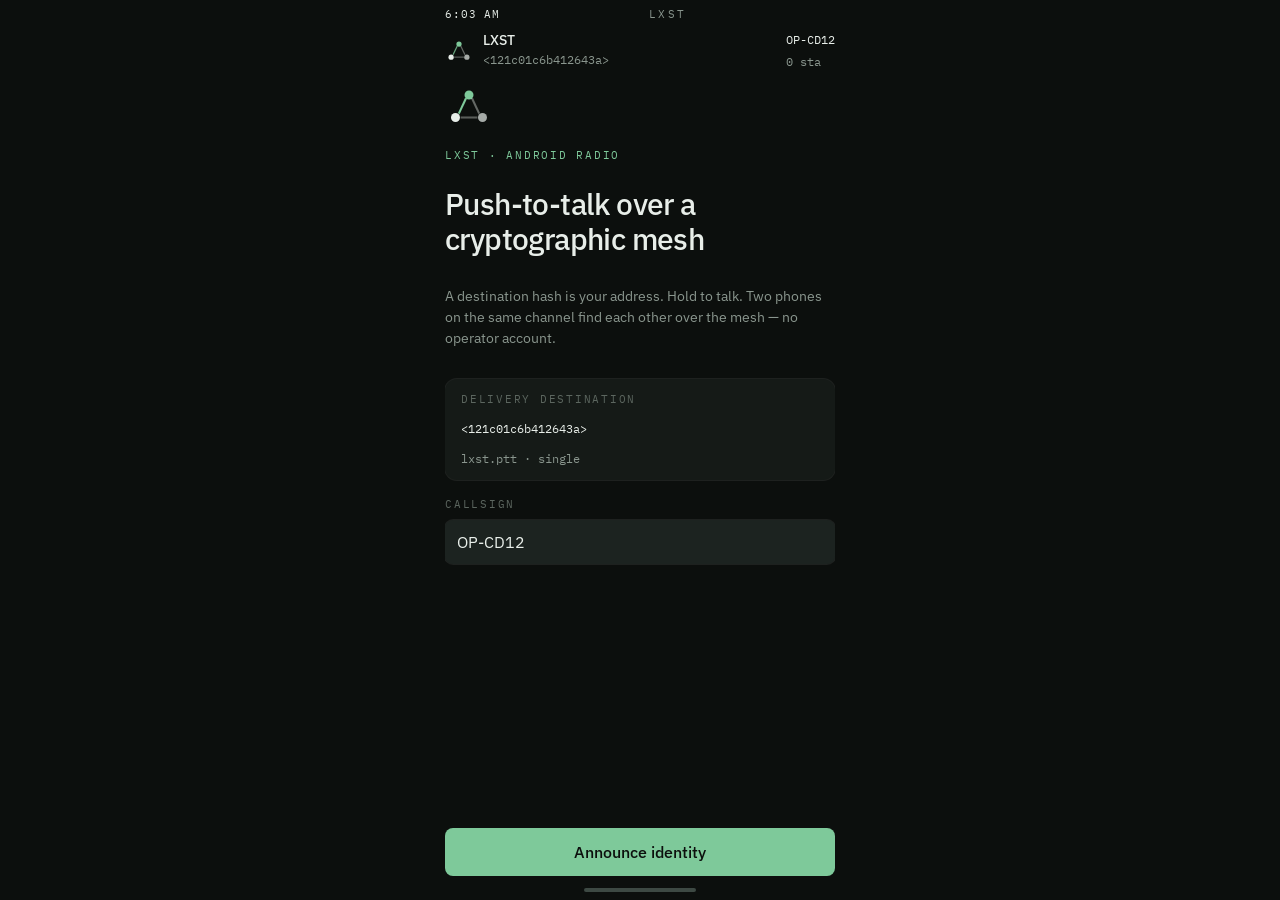
==== commit 5013c7b7: "LXST v7 HTML: cache-bust app.js v7" ====
--- a/index.html
+++ b/index.html
@@ -24,7 +24,7 @@
       rel="stylesheet"
       href="https://fonts.googleapis.com/css2?family=IBM+Plex+Mono:wght@400;500&family=IBM+Plex+Sans:wght@400;500;600&display=swap"
     />
-    <link rel="stylesheet" href="./styles.css?v=6" />
+    <link rel="stylesheet" href="./styles.css?v=7" />
   </head>
   <body>
     <div class="shell">
@@ -232,6 +232,6 @@
       </nav>
       <div class="home"><i></i></div>
     </div>
-    <script src="./app.js?v=6"></script>
+    <script src="./app.js?v=7"></script>
   </body>
 </html>
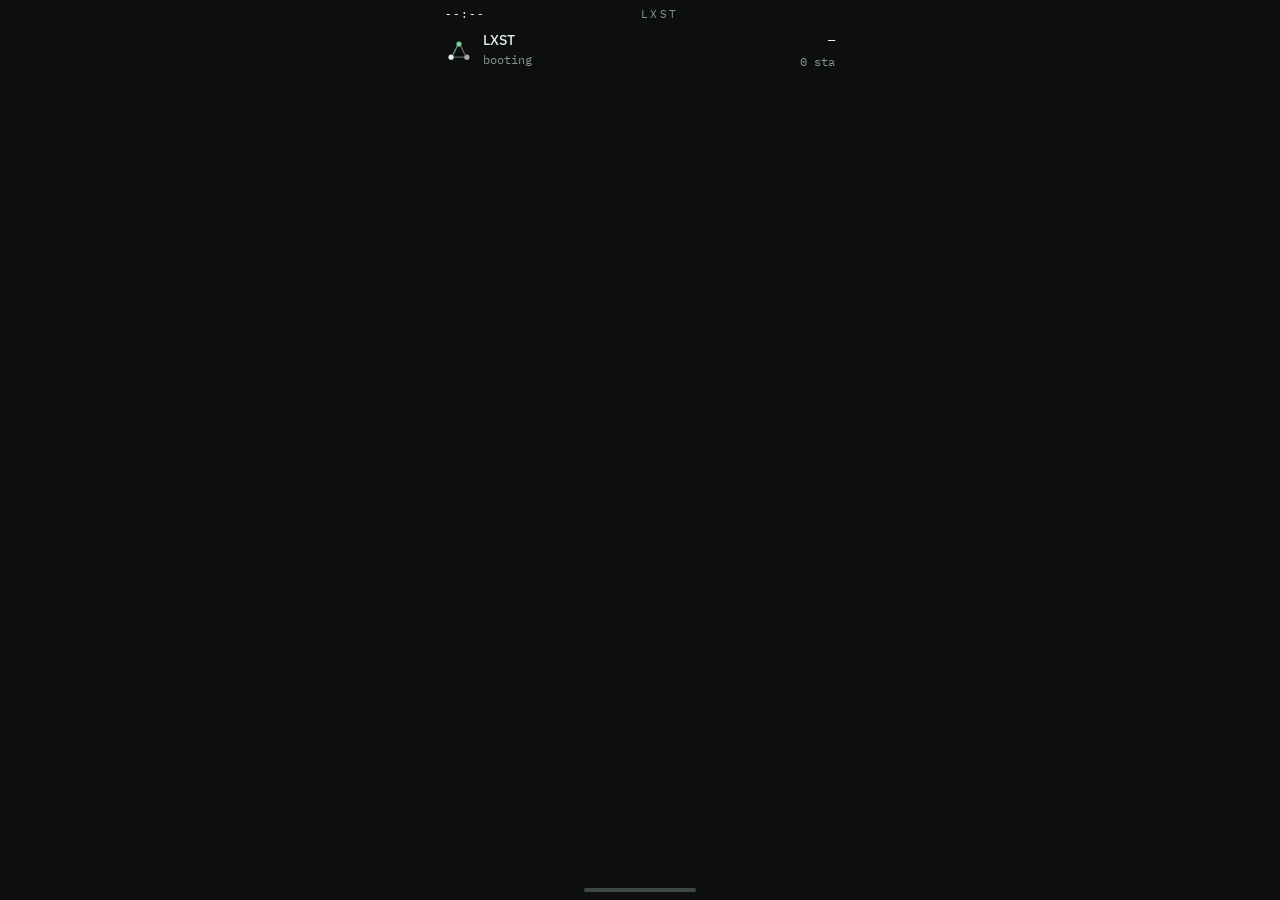
==== commit 4895ff24: "LXST v7: load core.js + boot.js, update service worker" ====
--- a/index.html
+++ b/index.html
@@ -2,28 +2,19 @@
 <html lang="en">
   <head>
     <meta charset="UTF-8" />
-    <meta
-      name="viewport"
-      content="width=device-width, initial-scale=1, viewport-fit=cover, maximum-scale=1, user-scalable=no"
-    />
+    <meta name="viewport" content="width=device-width, initial-scale=1, viewport-fit=cover, maximum-scale=1, user-scalable=no" />
     <meta name="theme-color" content="#0c0f0d" />
     <meta name="apple-mobile-web-app-capable" content="yes" />
     <meta name="apple-mobile-web-app-status-bar-style" content="black-translucent" />
     <meta name="apple-mobile-web-app-title" content="LXST" />
     <meta name="mobile-web-app-capable" content="yes" />
-    <meta
-      name="description"
-      content="Push-to-talk radio over a Reticulum-style cryptographic mesh."
-    />
+    <meta name="description" content="Push-to-talk radio over a Reticulum-style cryptographic mesh." />
     <title>LXST</title>
     <link rel="icon" type="image/svg+xml" href="./favicon.svg" />
     <link rel="manifest" href="./manifest.webmanifest" />
     <link rel="preconnect" href="https://fonts.googleapis.com" />
     <link rel="preconnect" href="https://fonts.gstatic.com" crossorigin />
-    <link
-      rel="stylesheet"
-      href="https://fonts.googleapis.com/css2?family=IBM+Plex+Mono:wght@400;500&family=IBM+Plex+Sans:wght@400;500;600&display=swap"
-    />
+    <link rel="stylesheet" href="https://fonts.googleapis.com/css2?family=IBM+Plex+Mono:wght@400;500&family=IBM+Plex+Sans:wght@400;500;600&display=swap" />
     <link rel="stylesheet" href="./styles.css?v=7" />
   </head>
   <body>
@@ -33,7 +24,6 @@
         <span id="status-mark">LXST</span>
         <span class="bars" id="bars" aria-hidden="true"></span>
       </div>
-
       <header class="top">
         <div class="brand">
           <svg class="mark" viewBox="0 0 32 32" aria-hidden="true">
@@ -54,176 +44,7 @@
           <p class="mono dim" id="hdr-sta">0 sta</p>
         </div>
       </header>
-
-      <main id="main">
-        <section id="panel-boot" class="panel on">
-          <p class="kicker accent">LXST</p>
-          <h1>Raising identity</h1>
-          <p class="muted">Hashing local keys into a destination.</p>
-        </section>
-
-        <section id="panel-onboard" class="panel">
-          <div class="onboard">
-            <svg class="mark lg" viewBox="0 0 32 32" aria-hidden="true">
-              <circle cx="16" cy="8" r="3" fill="#7ec99a" />
-              <circle cx="7" cy="23" r="3" fill="#e8eee9" />
-              <circle cx="25" cy="23" r="3" fill="#e8eee9" opacity="0.7" />
-              <path d="M14 10.2 9.2 20.4" stroke="#7ec99a" stroke-width="1.4" fill="none" />
-              <path d="M18 10.2 22.8 20.4" stroke="#e8eee9" stroke-width="1.4" fill="none" opacity="0.4" />
-              <path d="M10.4 23h11.2" stroke="#e8eee9" stroke-width="1.4" fill="none" opacity="0.35" />
-            </svg>
-            <p class="kicker accent">LXST · android radio</p>
-            <h1>Push-to-talk over a cryptographic mesh</h1>
-            <p class="muted">
-              A destination hash is your address. Hold to talk. Two phones on
-              the same channel find each other over the mesh — no operator
-              account.
-
-            </p>
-            <div class="card">
-              <p class="kicker faint">Delivery destination</p>
-              <p class="mono" id="on-hash">—</p>
-              <p class="mono dim">lxst.ptt · single</p>
-            </div>
-            <label class="field">
-              <span class="kicker faint">Callsign</span>
-              <input id="on-call" maxlength="16" autocomplete="off" spellcheck="false" />
-            </label>
-            <button class="btn accent full" id="btn-announce" type="button">Announce identity</button>
-          </div>
-        </section>
-
-        <section id="panel-radio" class="panel radio">
-          <div class="lcd" id="lcd">
-            <div class="lcd-row">
-              <span class="led on" data-led="pwr">Pwr</span>
-              <span class="led on" data-led="net">Net</span>
-              <span class="led" data-led="tx">Tx</span>
-              <span class="led" data-led="rx">Rx</span>
-              <span class="lcd-count" id="lcd-count">0/0 lnk</span>
-            </div>
-            <div class="dial">
-              <button type="button" class="chev" id="ch-prev" aria-label="Previous destination">‹</button>
-              <div>
-                <p class="freq" id="lcd-freq">—</p>
-                <p class="kicker lcd-dim" id="lcd-aspect">MHz · lxst.ptt</p>
-              </div>
-              <button type="button" class="chev" id="ch-next" aria-label="Next destination">›</button>
-            </div>
-            <div class="lcd-row">
-              <div>
-                <p class="ch-name" id="lcd-name">Calling</p>
-                <p class="mono lcd-dim" id="lcd-dest"></p>
-              </div>
-              <p class="kicker lcd-dim" id="lcd-status">SCANNING</p>
-            </div>
-            <div class="vu" id="vu"></div>
-          </div>
-
-          <div class="chips" id="chips"></div>
-
-          <div class="radar-box">
-            <canvas id="radar" aria-label="Mesh radar. Tap a station to select it."></canvas>
-            <div class="radar-tag">Mesh · tap a station</div>
-            <div class="sheet" id="sheet" hidden>
-              <div class="sheet-top">
-                <p><strong id="sheet-name">—</strong> <span class="faint" id="sheet-kind">live</span></p>
-                <button type="button" class="text" id="sheet-clear">Clear</button>
-              </div>
-              <div class="sheet-grid">
-                <button type="button" data-act="chat">Chat</button>
-                <button type="button" data-act="direct">Direct</button>
-                <button type="button" data-act="pin" id="act-pin">Pin</button>
-                <button type="button" data-act="mute" id="act-mute">Mute</button>
-              </div>
-            </div>
-          </div>
-
-          <div class="sliders">
-            <label>Vol <input type="range" id="vol" min="0" max="1" step="0.01" value="0.88" /></label>
-            <label>Sql <input type="range" id="sql" min="0" max="0.4" step="0.01" value="0.04" /></label>
-          </div>
-
-          <div class="ptt-wrap">
-            <button type="button" class="ptt" id="ptt" aria-label="Hold to talk">
-              <span class="ptt-k">PTT</span>
-              <span class="ptt-v" id="ptt-cap">Hold</span>
-            </button>
-            <button type="button" class="latch" id="latch">Latch PTT</button>
-            <p class="hint" id="hint">Hold the pad · or latch. Tap a blip for chat.</p>
-          </div>
-        </section>
-
-        <section id="panel-mesh" class="panel list">
-          <header class="view-h">
-            <div>
-              <p class="kicker faint">Mesh</p>
-              <h2>Announced stations</h2>
-              <p class="muted" id="mesh-blurb">Live stations appear when they announce on this channel.</p>
-            </div>
-            <button type="button" class="btn subtle" id="btn-share">Share</button>
-          </header>
-          <ul class="rows" id="mesh-list"></ul>
-          <form id="burst-form" class="row-form">
-            <input id="burst-in" maxlength="240" placeholder="Short LXMF burst" />
-            <button type="submit" class="btn subtle">Send</button>
-          </form>
-        </section>
-
-        <section id="panel-chat" class="panel list">
-          <div id="chat-home">
-            <header class="view-h">
-              <div>
-                <p class="kicker faint">Chat</p>
-                <h2>Threads</h2>
-                <p class="muted">Pick a live station, or tap a blip on Radio.</p>
-              </div>
-            </header>
-            <ul class="rows" id="thread-list"></ul>
-          </div>
-          <div id="chat-room" hidden>
-            <header class="chat-head">
-              <button type="button" class="btn ghost" id="chat-back">Threads</button>
-              <div>
-                <p class="name" id="chat-title">—</p>
-                <p class="mono dim" id="chat-sub"></p>
-              </div>
-            </header>
-            <div class="msgs" id="msgs"></div>
-            <form id="chat-form" class="row-form">
-              <input id="chat-in" maxlength="240" placeholder="Message" autocomplete="off" />
-              <button type="submit" class="btn subtle">Send</button>
-            </form>
-          </div>
-        </section>
-
-        <section id="panel-id" class="panel list">
-          <header class="view-h">
-            <div>
-              <p class="kicker faint">Identity</p>
-              <h2>Local keys</h2>
-              <p class="muted">Generated on this device. No account.</p>
-            </div>
-          </header>
-          <label class="field">
-            <span class="kicker faint">Callsign</span>
-            <div class="row-form">
-              <input id="id-call" maxlength="16" autocomplete="off" spellcheck="false" />
-              <button type="button" class="btn subtle" id="btn-setcall">Set</button>
-            </div>
-          </label>
-          <div class="card">
-            <p class="kicker faint">Identity</p>
-            <p class="mono" id="id-hash">—</p>
-          </div>
-          <div class="card">
-            <p class="kicker faint">lxst.ptt destination</p>
-            <p class="mono" id="id-dest">—</p>
-          </div>
-          <button type="button" class="btn outline" id="btn-newid">Rotate keys</button>
-        </section>
-      </main>
-
+      <main id="main"></main>
       <nav id="nav" hidden>
         <button type="button" data-tab="radio" class="on">Radio</button>
         <button type="button" data-tab="mesh">Mesh</button>
@@ -232,6 +53,7 @@
       </nav>
       <div class="home"><i></i></div>
     </div>
-    <script src="./app.js?v=7"></script>
+    <script src="./core.js?v=7"></script>
+    <script src="./boot.js?v=7"></script>
   </body>
 </html>
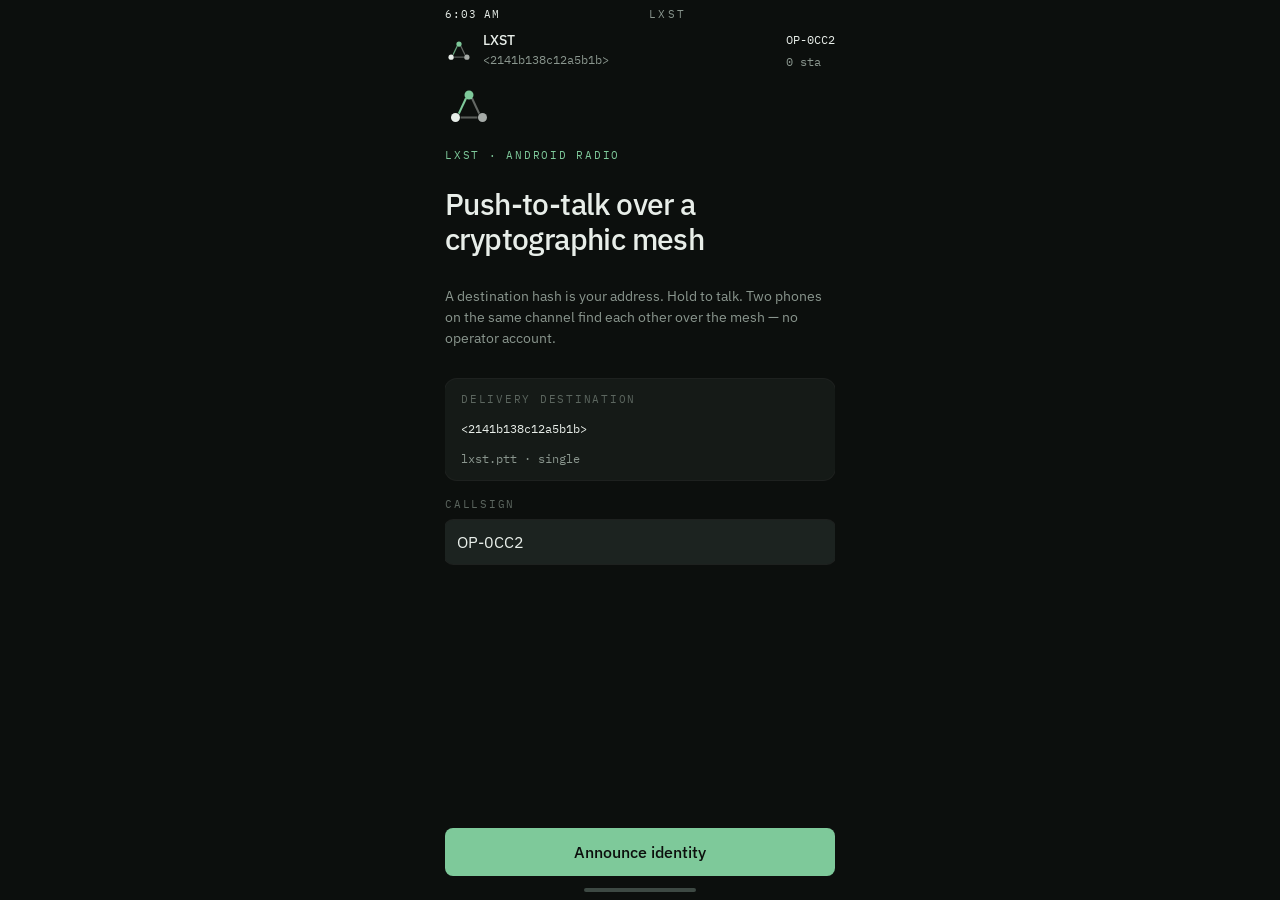
==== commit fa2923b4: "Restore full radio UI and ship v8 polish Restore the LCD/radar chrome that the stub index.html dropp" ====
--- a/index.html
+++ b/index.html
@@ -2,20 +2,29 @@
 <html lang="en">
   <head>
     <meta charset="UTF-8" />
-    <meta name="viewport" content="width=device-width, initial-scale=1, viewport-fit=cover, maximum-scale=1, user-scalable=no" />
+    <meta
+      name="viewport"
+      content="width=device-width, initial-scale=1, viewport-fit=cover, maximum-scale=1, user-scalable=no"
+    />
     <meta name="theme-color" content="#0c0f0d" />
     <meta name="apple-mobile-web-app-capable" content="yes" />
     <meta name="apple-mobile-web-app-status-bar-style" content="black-translucent" />
     <meta name="apple-mobile-web-app-title" content="LXST" />
     <meta name="mobile-web-app-capable" content="yes" />
-    <meta name="description" content="Push-to-talk radio over a Reticulum-style cryptographic mesh." />
+    <meta
+      name="description"
+      content="Push-to-talk radio over a Reticulum-style cryptographic mesh."
+    />
     <title>LXST</title>
     <link rel="icon" type="image/svg+xml" href="./favicon.svg" />
     <link rel="manifest" href="./manifest.webmanifest" />
     <link rel="preconnect" href="https://fonts.googleapis.com" />
     <link rel="preconnect" href="https://fonts.gstatic.com" crossorigin />
-    <link rel="stylesheet" href="https://fonts.googleapis.com/css2?family=IBM+Plex+Mono:wght@400;500&family=IBM+Plex+Sans:wght@400;500;600&display=swap" />
-    <link rel="stylesheet" href="./styles.css?v=7" />
+    <link
+      rel="stylesheet"
+      href="https://fonts.googleapis.com/css2?family=IBM+Plex+Mono:wght@400;500&family=IBM+Plex+Sans:wght@400;500;600&display=swap"
+    />
+    <link rel="stylesheet" href="./styles.css?v=8" />
   </head>
   <body>
     <div class="shell">
@@ -24,6 +33,7 @@
         <span id="status-mark">LXST</span>
         <span class="bars" id="bars" aria-hidden="true"></span>
       </div>
+
       <header class="top">
         <div class="brand">
           <svg class="mark" viewBox="0 0 32 32" aria-hidden="true">
@@ -44,7 +54,176 @@
           <p class="mono dim" id="hdr-sta">0 sta</p>
         </div>
       </header>
-      <main id="main"></main>
+
+      <main id="main">
+        <section id="panel-boot" class="panel on">
+          <p class="kicker accent">LXST</p>
+          <h1>Raising identity</h1>
+          <p class="muted">Hashing local keys into a destination.</p>
+        </section>
+
+        <section id="panel-onboard" class="panel">
+          <div class="onboard">
+            <svg class="mark lg" viewBox="0 0 32 32" aria-hidden="true">
+              <circle cx="16" cy="8" r="3" fill="#7ec99a" />
+              <circle cx="7" cy="23" r="3" fill="#e8eee9" />
+              <circle cx="25" cy="23" r="3" fill="#e8eee9" opacity="0.7" />
+              <path d="M14 10.2 9.2 20.4" stroke="#7ec99a" stroke-width="1.4" fill="none" />
+              <path d="M18 10.2 22.8 20.4" stroke="#e8eee9" stroke-width="1.4" fill="none" opacity="0.4" />
+              <path d="M10.4 23h11.2" stroke="#e8eee9" stroke-width="1.4" fill="none" opacity="0.35" />
+            </svg>
+            <p class="kicker accent">LXST · android radio</p>
+            <h1>Push-to-talk over a cryptographic mesh</h1>
+            <p class="muted">
+              A destination hash is your address. Hold to talk. Two phones on
+              the same channel find each other over the mesh — no operator
+              account.
+
+            </p>
+            <div class="card">
+              <p class="kicker faint">Delivery destination</p>
+              <p class="mono" id="on-hash">—</p>
+              <p class="mono dim">lxst.ptt · single</p>
+            </div>
+            <label class="field">
+              <span class="kicker faint">Callsign</span>
+              <input id="on-call" maxlength="16" autocomplete="off" spellcheck="false" />
+            </label>
+            <button class="btn accent full" id="btn-announce" type="button">Announce identity</button>
+          </div>
+        </section>
+
+        <section id="panel-radio" class="panel radio">
+          <div class="lcd" id="lcd">
+            <div class="lcd-row">
+              <span class="led on" data-led="pwr">Pwr</span>
+              <span class="led on" data-led="net">Net</span>
+              <span class="led" data-led="tx">Tx</span>
+              <span class="led" data-led="rx">Rx</span>
+              <span class="lcd-count" id="lcd-count">0/0 lnk</span>
+            </div>
+            <div class="dial">
+              <button type="button" class="chev" id="ch-prev" aria-label="Previous destination">‹</button>
+              <div>
+                <p class="freq" id="lcd-freq">—</p>
+                <p class="kicker lcd-dim" id="lcd-aspect">MHz · lxst.ptt</p>
+              </div>
+              <button type="button" class="chev" id="ch-next" aria-label="Next destination">›</button>
+            </div>
+            <div class="lcd-row">
+              <div>
+                <p class="ch-name" id="lcd-name">Calling</p>
+                <p class="mono lcd-dim" id="lcd-dest"></p>
+              </div>
+              <p class="kicker lcd-dim" id="lcd-status">SCANNING</p>
+            </div>
+            <div class="vu" id="vu"></div>
+          </div>
+
+          <div class="chips" id="chips"></div>
+
+          <div class="radar-box">
+            <canvas id="radar" aria-label="Mesh radar. Tap a station to select it."></canvas>
+            <div class="radar-tag">Mesh · tap a station</div>
+            <div class="sheet" id="sheet" hidden>
+              <div class="sheet-top">
+                <p><strong id="sheet-name">—</strong> <span class="faint" id="sheet-kind">live</span></p>
+                <button type="button" class="text" id="sheet-clear">Clear</button>
+              </div>
+              <div class="sheet-grid">
+                <button type="button" data-act="chat">Chat</button>
+                <button type="button" data-act="direct">Direct</button>
+                <button type="button" data-act="pin" id="act-pin">Pin</button>
+                <button type="button" data-act="mute" id="act-mute">Mute</button>
+              </div>
+            </div>
+          </div>
+
+          <div class="sliders">
+            <label>Vol <input type="range" id="vol" min="0" max="1" step="0.01" value="0.88" /></label>
+            <label>Sql <input type="range" id="sql" min="0" max="0.4" step="0.01" value="0.04" /></label>
+          </div>
+
+          <div class="ptt-wrap">
+            <button type="button" class="ptt" id="ptt" aria-label="Hold to talk">
+              <span class="ptt-k">PTT</span>
+              <span class="ptt-v" id="ptt-cap">Hold</span>
+            </button>
+            <button type="button" class="latch" id="latch">Latch PTT</button>
+            <p class="hint" id="hint">Hold the pad · or latch. Tap a blip for chat.</p>
+          </div>
+        </section>
+
+        <section id="panel-mesh" class="panel list">
+          <header class="view-h">
+            <div>
+              <p class="kicker faint">Mesh</p>
+              <h2>Announced stations</h2>
+              <p class="muted" id="mesh-blurb">Live stations appear when they announce on this channel.</p>
+            </div>
+            <button type="button" class="btn subtle" id="btn-share">Share</button>
+          </header>
+          <ul class="rows" id="mesh-list"></ul>
+          <form id="burst-form" class="row-form">
+            <input id="burst-in" maxlength="240" placeholder="Short LXMF burst" />
+            <button type="submit" class="btn subtle">Send</button>
+          </form>
+        </section>
+
+        <section id="panel-chat" class="panel list">
+          <div id="chat-home">
+            <header class="view-h">
+              <div>
+                <p class="kicker faint">Chat</p>
+                <h2>Threads</h2>
+                <p class="muted">Pick a live station, or tap a blip on Radio.</p>
+              </div>
+            </header>
+            <ul class="rows" id="thread-list"></ul>
+          </div>
+          <div id="chat-room" hidden>
+            <header class="chat-head">
+              <button type="button" class="btn ghost" id="chat-back">Threads</button>
+              <div>
+                <p class="name" id="chat-title">—</p>
+                <p class="mono dim" id="chat-sub"></p>
+              </div>
+            </header>
+            <div class="msgs" id="msgs"></div>
+            <form id="chat-form" class="row-form">
+              <input id="chat-in" maxlength="240" placeholder="Message" autocomplete="off" />
+              <button type="submit" class="btn subtle">Send</button>
+            </form>
+          </div>
+        </section>
+
+        <section id="panel-id" class="panel list">
+          <header class="view-h">
+            <div>
+              <p class="kicker faint">Identity</p>
+              <h2>Local keys</h2>
+              <p class="muted">Generated on this device. No account.</p>
+            </div>
+          </header>
+          <label class="field">
+            <span class="kicker faint">Callsign</span>
+            <div class="row-form">
+              <input id="id-call" maxlength="16" autocomplete="off" spellcheck="false" />
+              <button type="button" class="btn subtle" id="btn-setcall">Set</button>
+            </div>
+          </label>
+          <div class="card">
+            <p class="kicker faint">Identity</p>
+            <p class="mono" id="id-hash">—</p>
+          </div>
+          <div class="card">
+            <p class="kicker faint">lxst.ptt destination</p>
+            <p class="mono" id="id-dest">—</p>
+          </div>
+          <button type="button" class="btn outline" id="btn-newid">Rotate keys</button>
+        </section>
+      </main>
+
       <nav id="nav" hidden>
         <button type="button" data-tab="radio" class="on">Radio</button>
         <button type="button" data-tab="mesh">Mesh</button>
@@ -53,7 +232,7 @@
       </nav>
       <div class="home"><i></i></div>
     </div>
-    <script src="./core.js?v=7"></script>
-    <script src="./boot.js?v=7"></script>
+    <script src="./core.js?v=8"></script>
+    <script src="./boot.js?v=8"></script>
   </body>
 </html>
